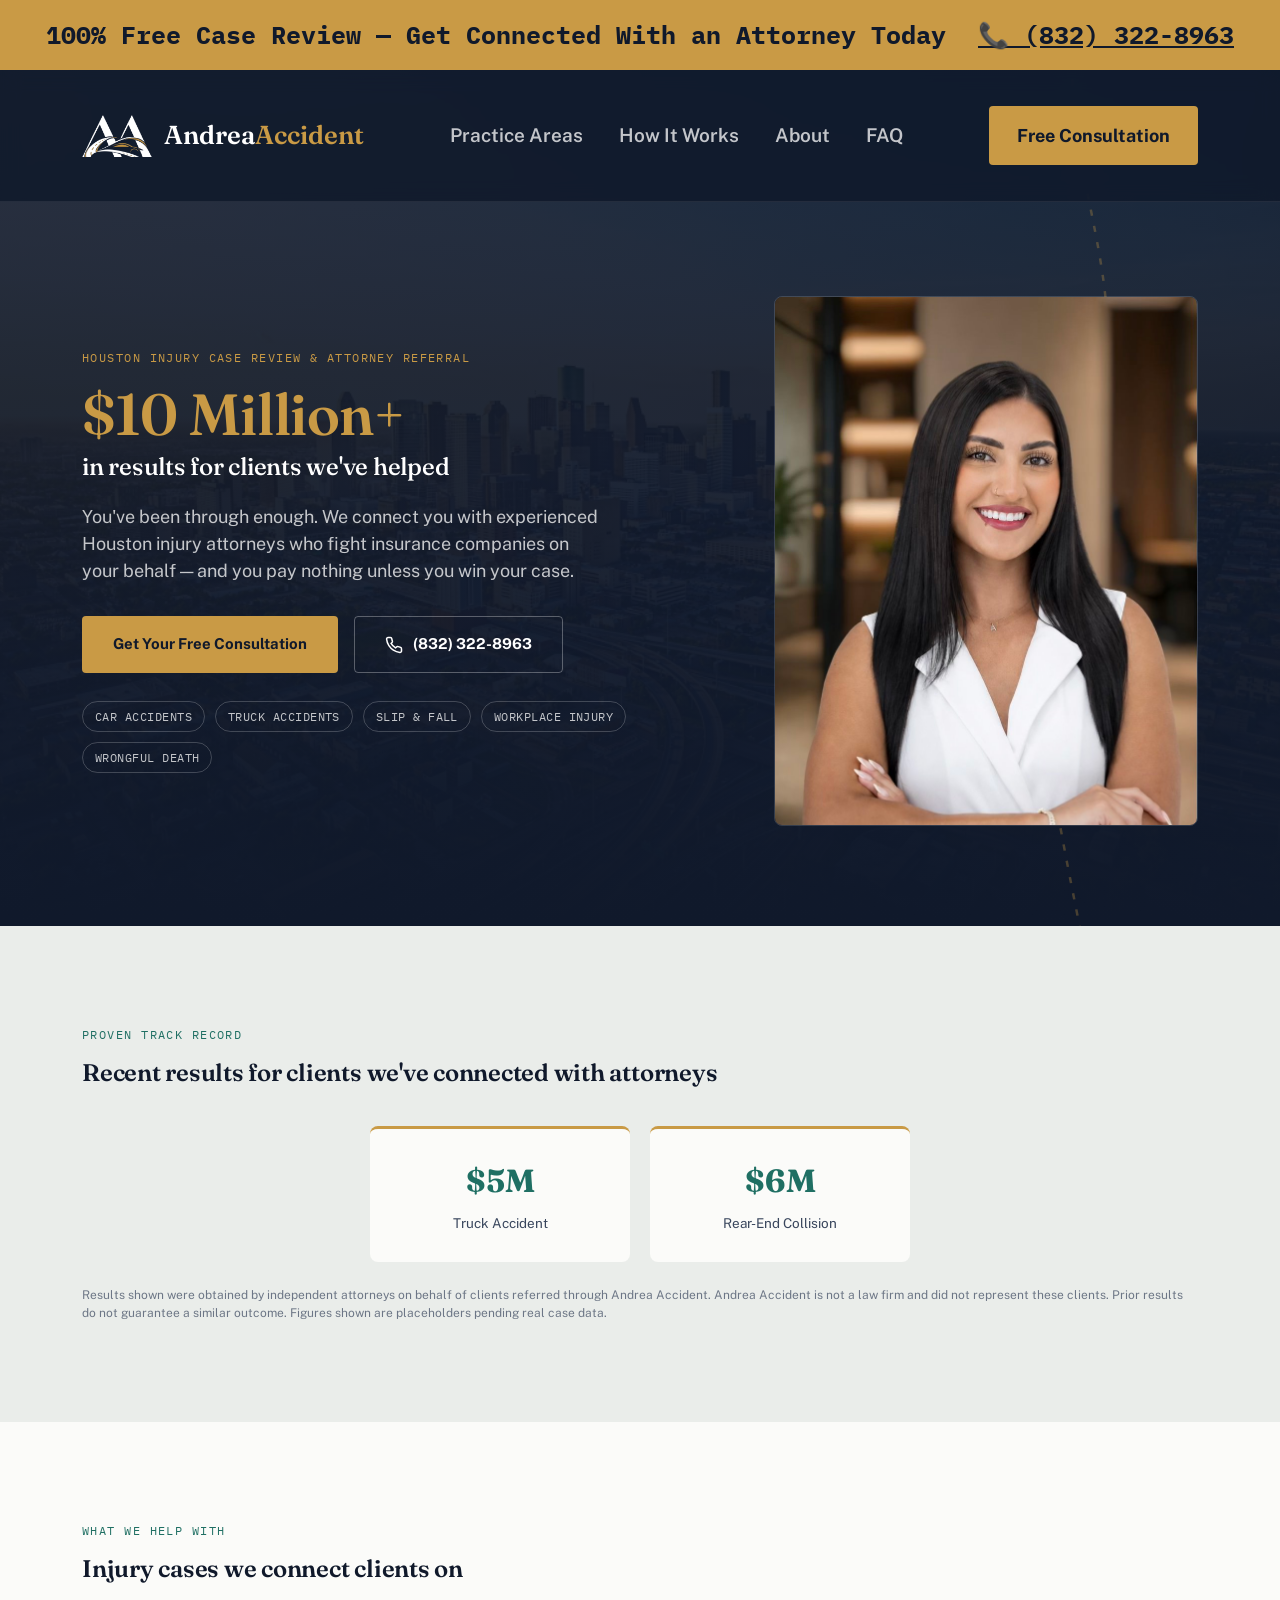
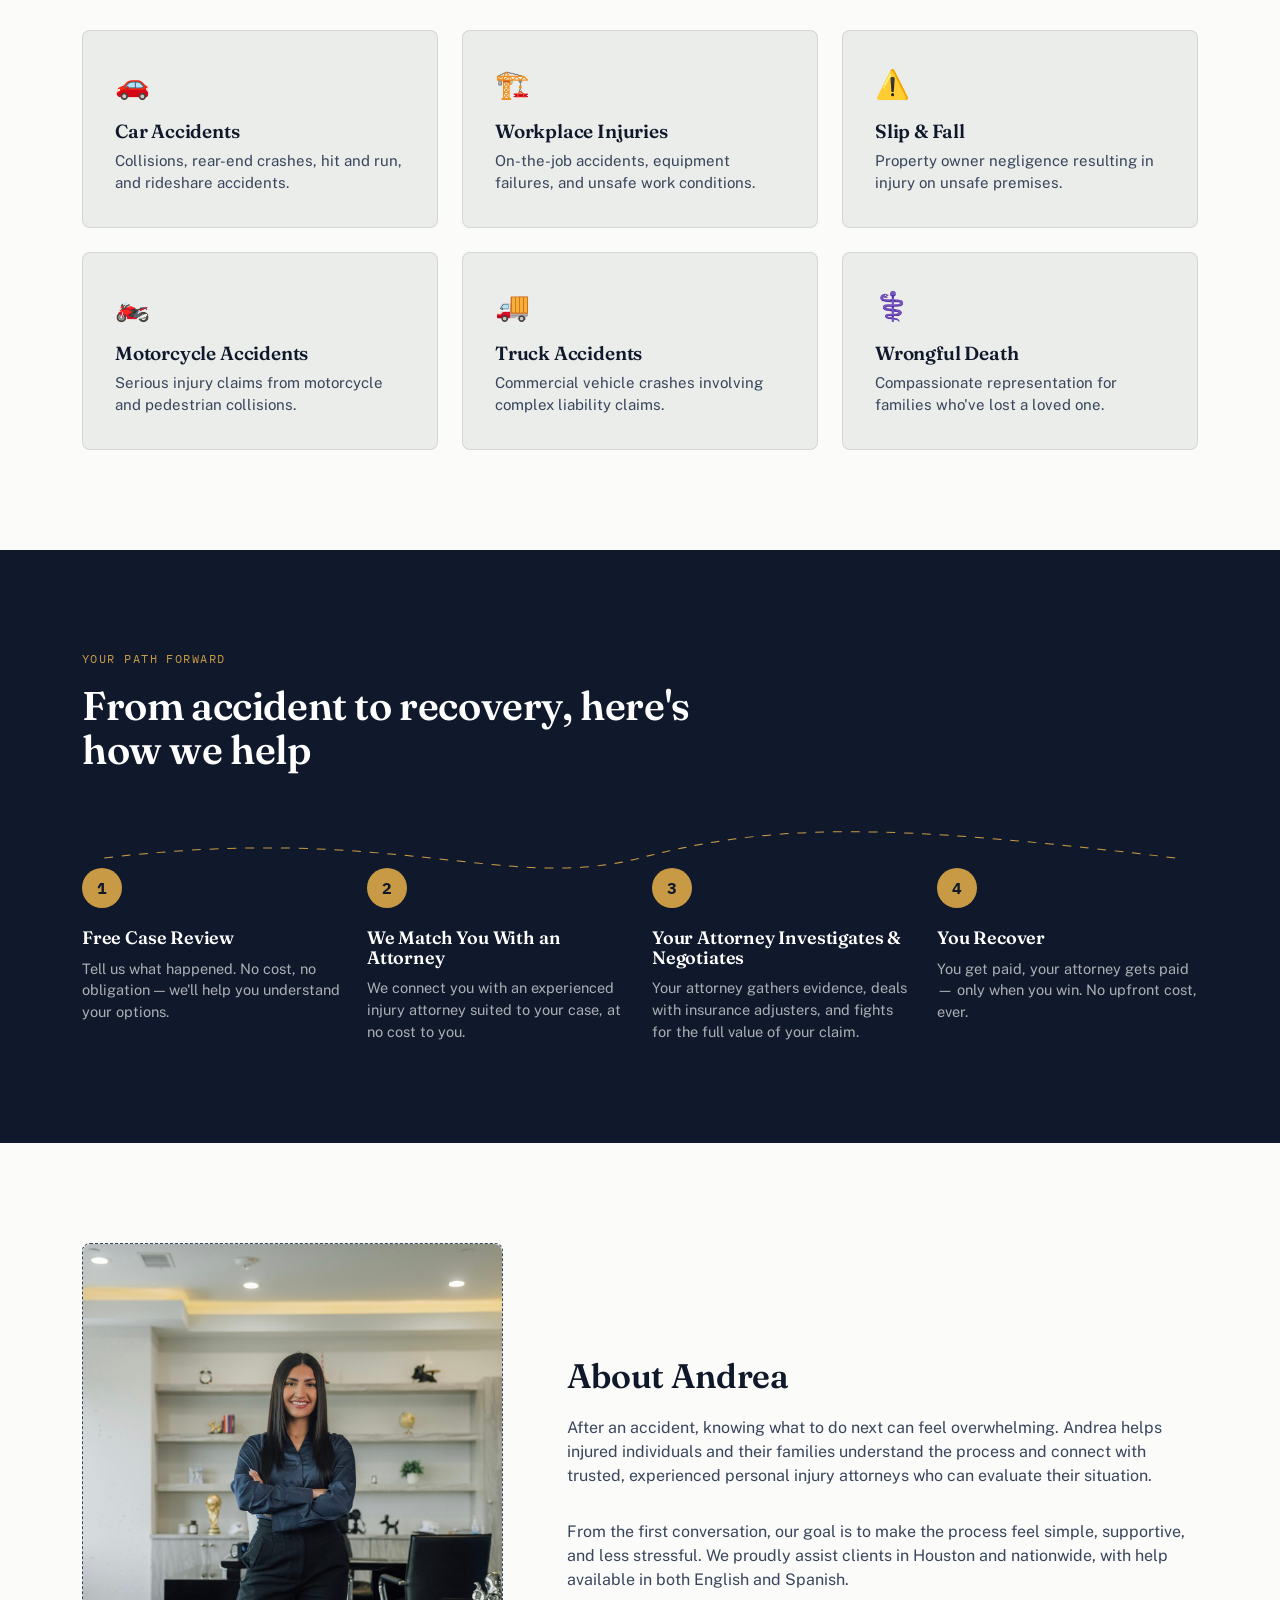
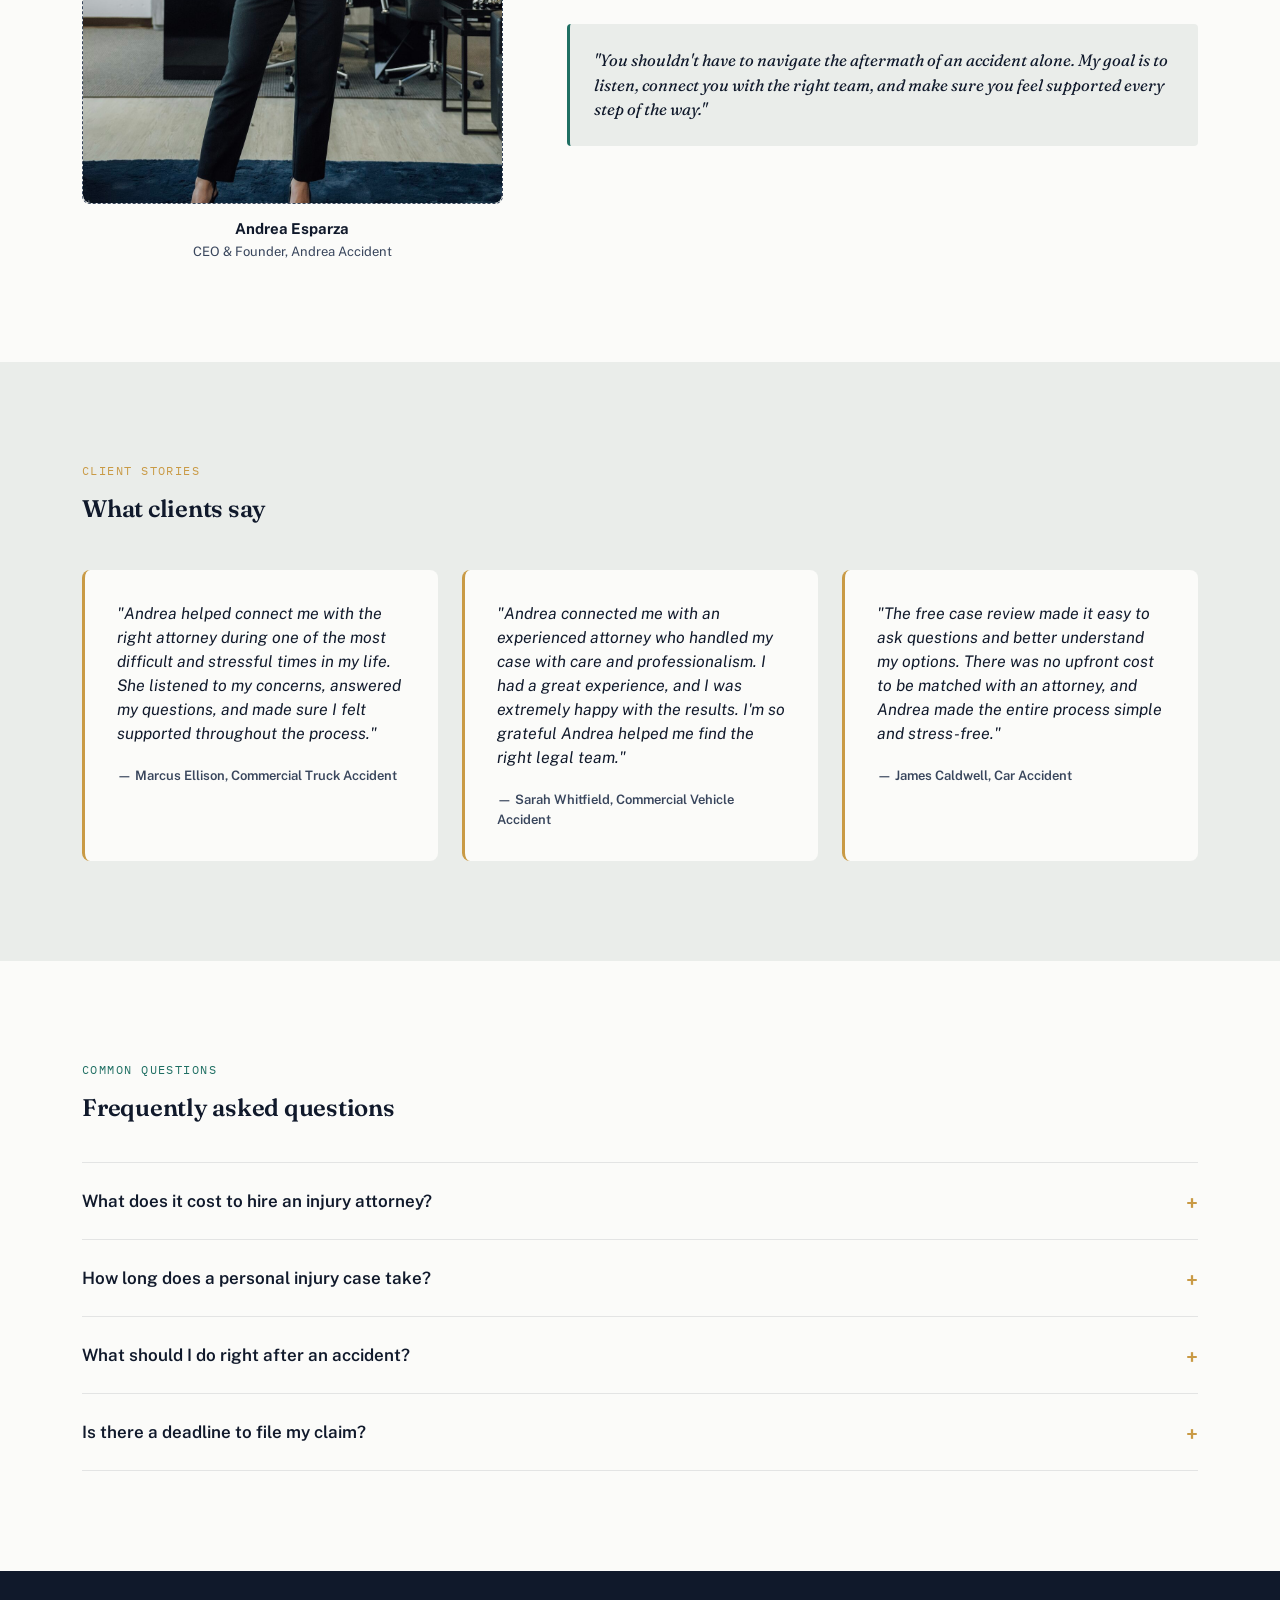
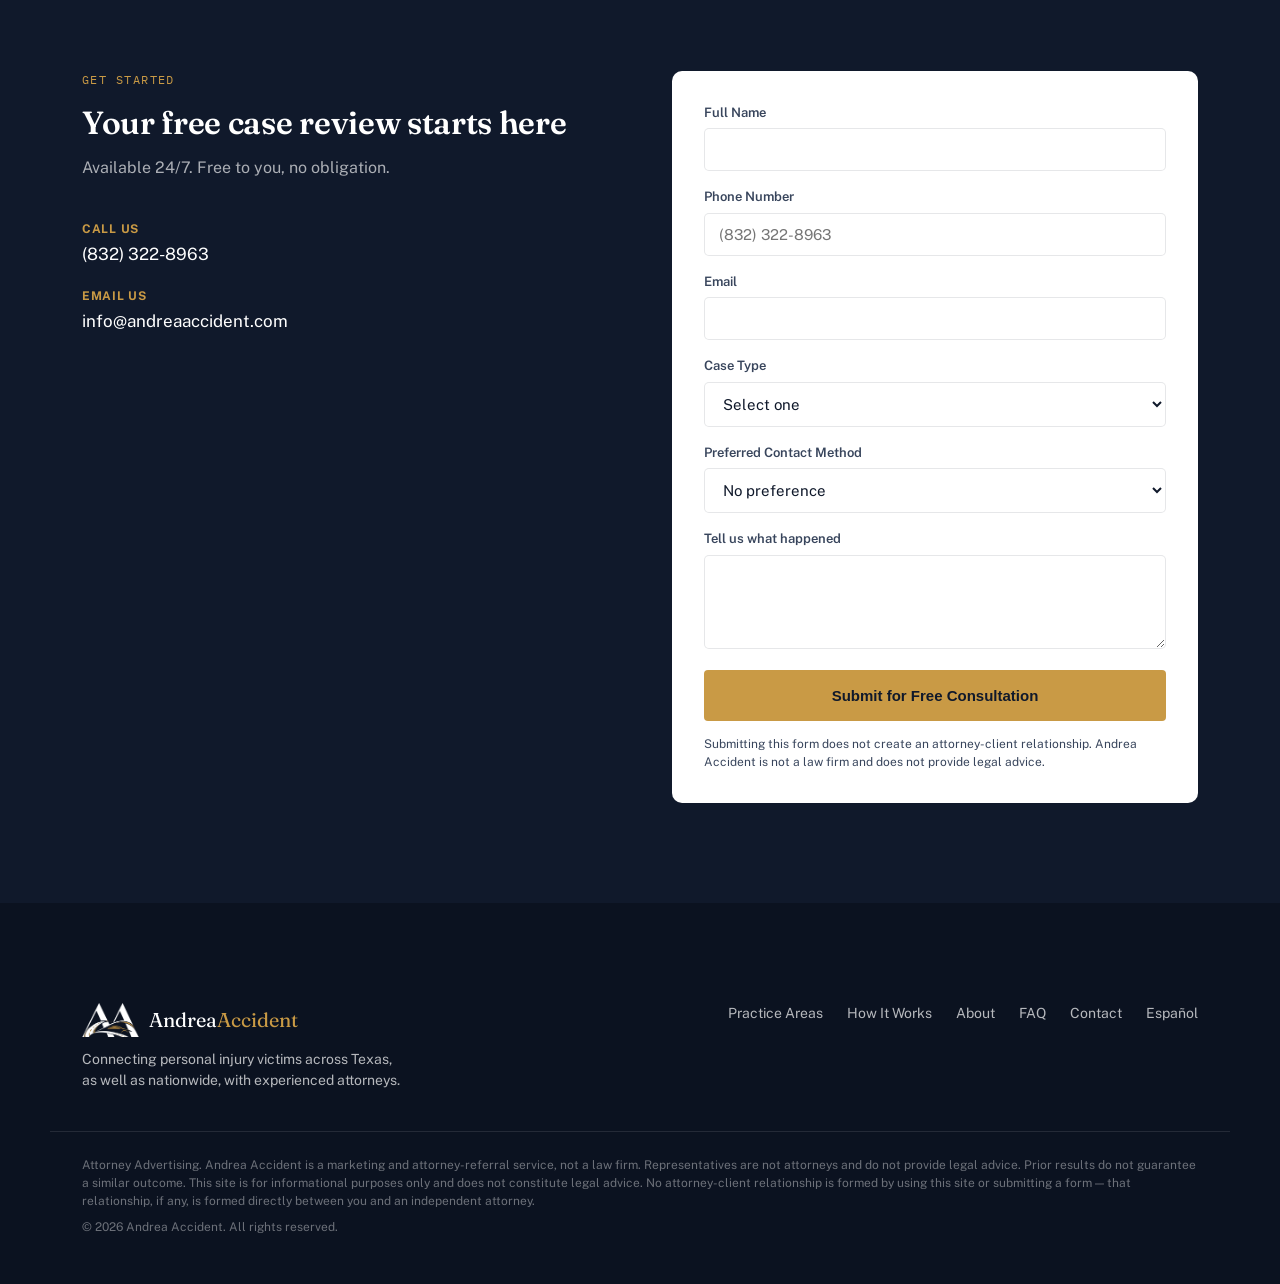
==== index.html @ acd2d76d "Add 10-digit phone validation" ====
<!DOCTYPE html>
<html lang="en">
<head>
<meta charset="UTF-8" />
<meta name="viewport" content="width=device-width, initial-scale=1.0" />
<title>Andrea Accident | Injury Case Review & Attorney Referral, Houston TX</title>
<meta name="description" content="Injured in an accident in Houston? Get a free case review and get connected with an experienced injury attorney. No cost to you, ever." />
<link rel="preconnect" href="https://fonts.googleapis.com">
<link rel="preconnect" href="https://fonts.gstatic.com" crossorigin>
<link href="https://fonts.googleapis.com/css2?family=Fraunces:opsz,wght@9..144,400;9..144,500;9..144,600;9..144,700&family=Public+Sans:wght@400;500;600;700;800&family=IBM+Plex+Mono:wght@500&display=swap" rel="stylesheet">
<link rel="stylesheet" href="styles.css" />
</head>
<body>

<!-- UTILITY BAR -->
<div class="utility-bar">
  <span>100% Free Case Review — Get Connected With an Attorney Today</span>
  <a href="tel:+18323228963">📞 (832) 322-8963</a>
</div>

<!-- NAV -->
<header class="nav" id="nav">
  <div class="nav-inner">
    <a href="#top" class="nav-logo">
      <img src="assets/logo-icon-white.png" class="logo-icon" alt="" />
      <span class="logo-text">Andrea<span class="logo-accent">Accident</span></span>
    </a>
    <nav class="nav-links">
      <a href="#practice-areas">Practice Areas</a>
      <a href="#journey">How It Works</a>
      <a href="#about">About</a>
      <a href="#faq">FAQ</a>
    </nav>
    <a href="#contact" class="nav-cta">Free Consultation</a>
  </div>
</header>

<!-- HERO -->
<section class="hero" id="top">
  <div class="hero-inner hero-inner-split">
    <div class="hero-copy">
      <p class="eyebrow">Houston Injury Case Review & Attorney Referral</p>
      <h1>$10 Million+<br><span class="hero-h1-sub">in results for clients we've helped</span></h1>
      <p class="hero-sub">You've been through enough. We connect you with experienced Houston injury attorneys who fight insurance companies on your behalf — and you pay nothing unless you win your case.</p>
      <div class="hero-actions">
        <a href="#contact" class="btn btn-primary">Get Your Free Consultation</a>
        <a href="tel:+18323228963" class="btn btn-ghost">
          <svg width="18" height="18" viewBox="0 0 24 24" fill="none" stroke="currentColor" stroke-width="2"><path d="M22 16.92v3a2 2 0 0 1-2.18 2 19.79 19.79 0 0 1-8.63-3.07 19.5 19.5 0 0 1-6-6 19.79 19.79 0 0 1-3.07-8.67A2 2 0 0 1 4.11 2h3a2 2 0 0 1 2 1.72c.127.96.361 1.903.7 2.81a2 2 0 0 1-.45 2.11L8.09 9.91a16 16 0 0 0 6 6l1.27-1.27a2 2 0 0 1 2.11-.45c.907.339 1.85.573 2.81.7A2 2 0 0 1 22 16.92z"/></svg>
          (832) 322-8963
        </a>
      </div>
      <div class="hero-tags">
        <span>Car Accidents</span><span>Truck Accidents</span><span>Slip & Fall</span><span>Workplace Injury</span><span>Wrongful Death</span>
      </div>
    </div>
    <div class="hero-photo">
      <div class="hero-photo-placeholder">
        <img src="assets/andrea-headshot.jpg" alt="Andrea Esparza, CEO and Founder of Andrea Accident" />
      </div>
    </div>
  </div>
  <div class="hero-line" aria-hidden="true">
    <svg viewBox="0 0 400 900" preserveAspectRatio="none">
      <path d="M 200 -50 C 150 150, 250 250, 200 450 S 150 650, 200 950" stroke="#C99A45" stroke-width="2" fill="none" stroke-dasharray="6 10"/>
    </svg>
  </div>
</section>

<!-- RECENT RESULTS -->
<section class="results">
  <div class="section-inner">
    <p class="eyebrow eyebrow-dark">Proven Track Record</p>
    <h2>Recent results for clients we've connected with attorneys</h2>
    <div class="results-grid">
      <div class="result-card">
        <div class="result-amount">$5M</div>
        <div class="result-type">Truck Accident</div>
      </div>
      <div class="result-card">
        <div class="result-amount">$6M</div>
        <div class="result-type">Rear-End Collision</div>
      </div>
    </div>
    <p class="results-disclaimer">Results shown were obtained by independent attorneys on behalf of clients referred through Andrea Accident. Andrea Accident is not a law firm and did not represent these clients. Prior results do not guarantee a similar outcome. Figures shown are placeholders pending real case data.</p>
  </div>
</section>

<!-- PRACTICE AREAS -->
<section class="practice-areas" id="practice-areas">
  <div class="section-inner">
    <p class="eyebrow eyebrow-dark">What We Help With</p>
    <h2>Injury cases we connect clients on</h2>
    <div class="cards-grid">
      <div class="card">
        <div class="card-icon">🚗</div>
        <h3>Car Accidents</h3>
        <p>Collisions, rear-end crashes, hit and run, and rideshare accidents.</p>
      </div>
      <div class="card">
        <div class="card-icon">🏗️</div>
        <h3>Workplace Injuries</h3>
        <p>On-the-job accidents, equipment failures, and unsafe work conditions.</p>
      </div>
      <div class="card">
        <div class="card-icon">⚠️</div>
        <h3>Slip & Fall</h3>
        <p>Property owner negligence resulting in injury on unsafe premises.</p>
      </div>
      <div class="card">
        <div class="card-icon">🏍️</div>
        <h3>Motorcycle Accidents</h3>
        <p>Serious injury claims from motorcycle and pedestrian collisions.</p>
      </div>
      <div class="card">
        <div class="card-icon">🚚</div>
        <h3>Truck Accidents</h3>
        <p>Commercial vehicle crashes involving complex liability claims.</p>
      </div>
      <div class="card">
        <div class="card-icon">⚕️</div>
        <h3>Wrongful Death</h3>
        <p>Compassionate representation for families who've lost a loved one.</p>
      </div>
    </div>
  </div>
</section>

<!-- CASE JOURNEY -->
<section class="journey" id="journey">
  <div class="section-inner">
    <p class="eyebrow">Your Path Forward</p>
    <h2 class="journey-title">From accident to recovery, here's how we help</h2>
    <div class="journey-track">
      <svg class="journey-svg" viewBox="0 0 1000 120" preserveAspectRatio="none" aria-hidden="true">
        <path d="M 20 60 C 280 -10, 380 130, 500 60 S 720 -10, 980 60" stroke="#C99A45" stroke-width="2" fill="none" stroke-dasharray="8 8"/>
      </svg>
      <div class="journey-steps">
        <div class="step">
          <div class="step-marker">1</div>
          <h3>Free Case Review</h3>
          <p>Tell us what happened. No cost, no obligation — we'll help you understand your options.</p>
        </div>
        <div class="step">
          <div class="step-marker">2</div>
          <h3>We Match You With an Attorney</h3>
          <p>We connect you with an experienced injury attorney suited to your case, at no cost to you.</p>
        </div>
        <div class="step">
          <div class="step-marker">3</div>
          <h3>Your Attorney Investigates & Negotiates</h3>
          <p>Your attorney gathers evidence, deals with insurance adjusters, and fights for the full value of your claim.</p>
        </div>
        <div class="step">
          <div class="step-marker">4</div>
          <h3>You Recover</h3>
          <p>You get paid, your attorney gets paid — only when you win. No upfront cost, ever.</p>
        </div>
      </div>
    </div>
  </div>
</section>

<!-- ABOUT -->
<section class="about" id="about">
  <div class="section-inner about-grid">
    <div class="about-photo">
      <div class="photo-placeholder">
        <img src="assets/team-photo-opt.jpg" alt="Andrea Accident team member" />
      </div>
      <p class="about-photo-caption"><strong>Andrea Esparza</strong>CEO & Founder, Andrea Accident</p>
    </div>
    <div class="about-content">
      <h2>About Andrea</h2>
      <p class="about-text">After an accident, knowing what to do next can feel overwhelming. Andrea helps injured individuals and their families understand the process and connect with trusted, experienced personal injury attorneys who can evaluate their situation.</p>
      <p class="about-text">From the first conversation, our goal is to make the process feel simple, supportive, and less stressful. We proudly assist clients in Houston and nationwide, with help available in both English and Spanish.</p>
      <blockquote class="attorney-quote">
        "You shouldn't have to navigate the aftermath of an accident alone. My goal is to listen, connect you with the right team, and make sure you feel supported every step of the way."
      </blockquote>
    </div>
  </div>
</section>

<!-- TESTIMONIALS -->
<section class="testimonials">
  <div class="section-inner">
    <p class="eyebrow">Client Stories</p>
    <h2>What clients say</h2>
    <div class="testimonial-grid">
      <div class="testimonial-card">
        <p>"Andrea helped connect me with the right attorney during one of the most difficult and stressful times in my life. She listened to my concerns, answered my questions, and made sure I felt supported throughout the process."</p>
        <div class="testimonial-author">— Marcus Ellison, Commercial Truck Accident</div>
      </div>
      <div class="testimonial-card">
        <p>"Andrea connected me with an experienced attorney who handled my case with care and professionalism. I had a great experience, and I was extremely happy with the results. I'm so grateful Andrea helped me find the right legal team."</p>
        <div class="testimonial-author">— Sarah Whitfield, Commercial Vehicle Accident</div>
      </div>
      <div class="testimonial-card">
        <p>"The free case review made it easy to ask questions and better understand my options. There was no upfront cost to be matched with an attorney, and Andrea made the entire process simple and stress-free."</p>
        <div class="testimonial-author">— James Caldwell, Car Accident</div>
      </div>
    </div>
  </div>
</section>

<!-- FAQ -->
<section class="faq" id="faq">
  <div class="section-inner">
    <p class="eyebrow eyebrow-dark">Common Questions</p>
    <h2>Frequently asked questions</h2>
    <div class="faq-list">
      <div class="faq-item">
        <button class="faq-question">
          What does it cost to hire an injury attorney?
          <span class="faq-toggle">+</span>
        </button>
        <div class="faq-answer"><p>Nothing upfront. Attorneys we connect you with typically work on contingency, meaning they only get paid a percentage of your settlement if they win your case. Our case review and matching service is always free to you.</p></div>
      </div>
      <div class="faq-item">
        <button class="faq-question">
          How long does a personal injury case take?
          <span class="faq-toggle">+</span>
        </button>
        <div class="faq-answer"><p>It depends on the complexity of the case. Once you're connected with an attorney, they'll walk you through a realistic timeline based on the specifics of your situation.</p></div>
      </div>
      <div class="faq-item">
        <button class="faq-question">
          What should I do right after an accident?
          <span class="faq-toggle">+</span>
        </button>
        <div class="faq-answer"><p>Seek medical attention first, document the scene if you're able, and avoid giving recorded statements to insurance companies before speaking with an attorney.</p></div>
      </div>
      <div class="faq-item">
        <button class="faq-question">
          Is there a deadline to file my claim?
          <span class="faq-toggle">+</span>
        </button>
        <div class="faq-answer"><p>Yes — Texas law sets deadlines for filing personal injury claims. The sooner you connect with an attorney, the more options you're likely to have. Don't wait to reach out for your free case review.</p></div>
      </div>
    </div>
  </div>
</section>

<!-- CONTACT -->
<section class="contact" id="contact">
  <div class="section-inner contact-grid">
    <div class="contact-info">
      <p class="eyebrow">Get Started</p>
      <h2>Your free case review starts here</h2>
      <p class="contact-sub">Available 24/7. Free to you, no obligation.</p>
      <div class="contact-detail">
        <strong>Call us</strong>
        <a href="tel:+18323228963">(832) 322-8963</a>
      </div>
      <div class="contact-detail">
        <strong>Email us</strong>
        <a href="mailto:info@andreaaccident.com">info@andreaaccident.com</a>
      </div>
    </div>
    <form class="contact-form" id="contact-form" action="https://formspree.io/f/xbgrnzov" method="POST">
      <input type="hidden" name="_subject" value="New Case Review — Andrea Accident (English site)" />
      <input type="hidden" name="site" value="andreaaccident.com" />
      <label>Full Name<input type="text" name="name" required /></label>
      <label>Phone Number<input type="tel" name="phone" required pattern="^\(?\d{3}\)?[-.\s]?\d{3}[-.\s]?\d{4}$" title="Please enter a valid 10-digit phone number" placeholder="(832) 322-8963" /></label>
      <label>Email<input type="email" name="email" required /></label>
      <label>Case Type
        <select name="case_type" required>
          <option value="">Select one</option>
          <option>Car Accident</option>
          <option>Truck Accident</option>
          <option>Motorcycle Accident</option>
          <option>Slip & Fall</option>
          <option>Workplace Injury</option>
          <option>Wrongful Death</option>
          <option>Other</option>
        </select>
      </label>
      <label>Preferred Contact Method
        <select name="contact_method">
          <option value="">No preference</option>
          <option>Call</option>
          <option>Text</option>
          <option>Email</option>
        </select>
      </label>
      <label>Tell us what happened<textarea name="message" rows="4" required></textarea></label>
      <button type="submit" class="btn btn-primary btn-full">Submit for Free Consultation</button>
      <p class="form-disclaimer">Submitting this form does not create an attorney-client relationship. Andrea Accident is not a law firm and does not provide legal advice.</p>
    </form>
  </div>
</section>

<!-- FOOTER -->
<footer class="footer">
  <div class="section-inner footer-grid">
    <div>
      <div class="footer-logo">
        <img src="assets/logo-icon-white.png" class="logo-icon" alt="" />
        <span class="logo-text">Andrea<span class="logo-accent">Accident</span></span>
      </div>
      <p>Connecting personal injury victims across Texas, as well as nationwide, with experienced attorneys.</p>
    </div>
    <div class="footer-links">
      <a href="#practice-areas">Practice Areas</a>
      <a href="#journey">How It Works</a>
      <a href="#about">About</a>
      <a href="#faq">FAQ</a>
      <a href="#contact">Contact</a>
      <a href="https://andreaaccidente.com">Español</a>
    </div>
  </div>
  <div class="footer-legal">
    <p>Attorney Advertising. Andrea Accident is a marketing and attorney-referral service, not a law firm. Representatives are not attorneys and do not provide legal advice. Prior results do not guarantee a similar outcome. This site is for informational purposes only and does not constitute legal advice. No attorney-client relationship is formed by using this site or submitting a form — that relationship, if any, is formed directly between you and an independent attorney.</p>
    <p>&copy; <span id="year"></span> Andrea Accident. All rights reserved.</p>
  </div>
</footer>

<script src="script.js"></script>
</body>
</html>
---- styles.css ----
/* ===== TOKENS ===== */
:root {
  --ink: #10192B;
  --ink-soft: #38455C;
  --fog: #EAEDEA;
  --fog-deep: #DDE2DD;
  --paper: #FBFBF9;
  --amber: #C99A45;
  --amber-deep: #A87E32;
  --teal: #1F6F63;
  --teal-deep: #164F46;
  --line: rgba(16, 25, 43, 0.1);

  --display: 'Fraunces', serif;
  --body: 'Public Sans', sans-serif;
  --mono: 'IBM Plex Mono', monospace;

  --max: 1180px;
}

* { box-sizing: border-box; margin: 0; padding: 0; }
html { scroll-behavior: smooth; }
body {
  font-family: var(--body);
  color: var(--ink);
  background: var(--paper);
  line-height: 1.5;
  -webkit-font-smoothing: antialiased;
}
img { max-width: 100%; display: block; }
a { color: inherit; text-decoration: none; }
h1, h2, h3 { font-family: var(--display); font-weight: 600; line-height: 1.1; letter-spacing: -0.01em; }
.section-inner { max-width: var(--max); margin: 0 auto; padding: 100px 32px; }

.eyebrow {
  font-family: var(--mono);
  font-size: 12px;
  letter-spacing: 0.12em;
  text-transform: uppercase;
  color: var(--amber);
  margin-bottom: 16px;
  display: block;
}
.eyebrow-dark { color: var(--teal); }

.btn {
  display: inline-flex;
  align-items: center;
  gap: 10px;
  padding: 16px 30px;
  border-radius: 4px;
  font-weight: 700;
  font-size: 15px;
  border: 1px solid transparent;
  cursor: pointer;
  transition: transform 0.15s ease, box-shadow 0.15s ease, background 0.15s ease;
}
.btn-primary {
  background: var(--amber);
  color: var(--ink);
}
.btn-primary:hover { background: var(--amber-deep); transform: translateY(-1px); box-shadow: 0 8px 20px rgba(201,154,69,0.35); }
.btn-ghost {
  border-color: rgba(255,255,255,0.3);
  color: #fff;
}
.btn-ghost:hover { border-color: #fff; background: rgba(255,255,255,0.08); }
.btn-full { width: 100%; justify-content: center; }

/* ===== UTILITY BAR ===== */
.utility-bar {
  position: fixed;
  top: 0; left: 0; right: 0;
  z-index: 101;
  background: var(--amber);
  color: var(--ink);
  font-family: var(--mono);
  font-size: 25px;
  font-weight: 700;
  display: flex;
  align-items: center;
  justify-content: center;
  gap: 32px;
  padding: 16px 40px;
  flex-wrap: wrap;
  text-align: center;
}
.utility-bar a { text-decoration: underline; }

/* ===== NAV ===== */
.nav {
  position: fixed;
  top: var(--utility-h, 66px); left: 0; right: 0;
  z-index: 100;
  background: rgba(16, 25, 43, 0.85);
  backdrop-filter: blur(10px);
  border-bottom: 1px solid rgba(255,255,255,0.08);
}
.nav-inner {
  max-width: var(--max);
  margin: 0 auto;
  padding: 36px 32px;
  display: flex;
  align-items: center;
  justify-content: space-between;
}
.nav-logo {
  display: flex;
  align-items: center;
  gap: 12px;
}
.nav-logo .logo-icon {
  height: 42px;
  width: auto;
  display: block;
}
.nav-logo .logo-text {
  font-family: var(--display);
  font-size: 26px;
  font-weight: 600;
  color: #fff;
  white-space: nowrap;
}
.nav-logo .logo-text .logo-accent { color: var(--amber); }
.nav-links { display: flex; gap: 36px; }
.nav-links a { color: rgba(255,255,255,0.75); font-size: 19px; font-weight: 600; transition: color 0.15s; }
.nav-links a:hover { color: #fff; }
.nav-cta {
  background: var(--amber);
  color: var(--ink);
  padding: 16px 28px;
  border-radius: 4px;
  font-size: 18px;
  font-weight: 700;
}
.nav-cta:hover { background: var(--amber-deep); }

/* ===== HERO ===== */
.hero {
  position: relative;
  background:
    linear-gradient(180deg, rgba(16,25,43,0.88) 0%, rgba(16,25,43,0.94) 55%, #10192B 100%),
    url('assets/houston-skyline.webp');
  background-size: cover;
  background-position: center 65%;
  color: #fff;
  padding-top: 34px;
  overflow: hidden;
}
.hero-inner {
  max-width: var(--max);
  margin: 0 auto;
  padding: calc(var(--utility-h, 66px) + var(--nav-h, 116px) + 60px) 32px 100px;
  position: relative;
  z-index: 2;
}
.hero-inner-split {
  display: grid;
  grid-template-columns: 1.2fr 0.8fr;
  gap: 56px;
  align-items: center;
  max-width: var(--max);
}
.hero h1 {
  font-size: clamp(36px, 5vw, 58px);
  margin-bottom: 24px;
  color: var(--amber);
}
.hero-h1-sub {
  display: block;
  font-size: 0.42em;
  color: #fff;
  font-weight: 500;
  margin-top: 6px;
  letter-spacing: -0.01em;
}
.hero-sub {
  font-size: 18px;
  color: rgba(255,255,255,0.75);
  max-width: 520px;
  margin-bottom: 32px;
}
.hero-actions { display: flex; gap: 16px; flex-wrap: wrap; margin-bottom: 28px; }
.hero-tags { display: flex; gap: 10px; flex-wrap: wrap; }
.hero-tags span {
  font-family: var(--mono);
  font-size: 11.5px;
  text-transform: uppercase;
  letter-spacing: 0.04em;
  padding: 6px 12px;
  border: 1px solid rgba(255,255,255,0.2);
  border-radius: 20px;
  color: rgba(255,255,255,0.75);
}
.hero-photo-placeholder {
  aspect-ratio: 4/5;
  border-radius: 8px;
  overflow: hidden;
  border: 1px solid rgba(255,255,255,0.15);
}
.hero-photo-placeholder img {
  width: 100%;
  height: 100%;
  object-fit: cover;
  object-position: top center;
  display: block;
}

/* ===== RESULTS ===== */
.results { background: var(--fog); }
.results-grid {
  display: grid;
  grid-template-columns: repeat(auto-fit, minmax(220px, 260px));
  justify-content: center;
  gap: 20px;
  margin-top: 40px;
}
.result-card {
  background: var(--paper);
  border-radius: 8px;
  padding: 28px 22px;
  text-align: center;
  border-top: 3px solid var(--amber);
}
.result-amount {
  font-family: var(--display);
  font-size: 32px;
  font-weight: 700;
  color: var(--teal);
  margin-bottom: 8px;
}
.result-type { font-size: 13.5px; color: var(--ink-soft); }
.results-disclaimer { font-size: 12px; color: var(--ink-soft); margin-top: 24px; opacity: 0.7; }

/* ===== ATTORNEY QUOTE ===== */
.attorney-quote {
  margin-top: 32px;
  padding: 24px;
  background: var(--fog);
  border-left: 3px solid var(--teal);
  border-radius: 4px;
  font-family: var(--display);
  font-style: italic;
  font-size: 16.5px;
  color: var(--ink);
}

.hero-line {
  position: absolute;
  right: -60px;
  top: 0;
  bottom: 0;
  width: 500px;
  z-index: 1;
  opacity: 0.3;
}
.hero-line svg { width: 100%; height: 100%; }

/* ===== PRACTICE AREAS ===== */
.cards-grid {
  display: grid;
  grid-template-columns: repeat(3, 1fr);
  gap: 24px;
  margin-top: 48px;
}
.card {
  background: var(--fog);
  border: 1px solid var(--line);
  border-radius: 8px;
  padding: 32px;
  transition: transform 0.2s ease, box-shadow 0.2s ease;
}
.card:hover { transform: translateY(-4px); box-shadow: 0 12px 30px rgba(16,25,43,0.08); }
.card-icon { font-size: 28px; margin-bottom: 16px; }
.card h3 { font-size: 19px; margin-bottom: 8px; }
.card p { color: var(--ink-soft); font-size: 15px; }

/* ===== JOURNEY ===== */
.journey { background: var(--ink); color: #fff; }
.journey .eyebrow { color: var(--amber); }
.journey-title {
  font-size: clamp(28px, 3.5vw, 40px);
  max-width: 640px;
  margin-bottom: 56px;
}
.journey-track { position: relative; }
.journey-svg { width: 100%; height: 60px; margin-bottom: -20px; display: block; }
.journey-steps {
  display: grid;
  grid-template-columns: repeat(4, 1fr);
  gap: 24px;
}
.step-marker {
  width: 40px; height: 40px;
  border-radius: 50%;
  background: var(--amber);
  color: var(--ink);
  display: flex; align-items: center; justify-content: center;
  font-family: var(--mono);
  font-weight: 700;
  margin-bottom: 20px;
}
.step h3 { font-size: 18px; margin-bottom: 10px; }
.step p { color: rgba(255,255,255,0.65); font-size: 14.5px; }

/* ===== ABOUT ===== */
.about-grid {
  display: grid;
  grid-template-columns: 0.8fr 1.2fr;
  gap: 64px;
  align-items: center;
}
.photo-placeholder {
  aspect-ratio: 3/4;
  background: var(--fog);
  border: 1px dashed var(--ink-soft);
  border-radius: 8px;
  display: flex; align-items: center; justify-content: center;
  color: var(--ink-soft);
  font-family: var(--mono);
  font-size: 13px;
  overflow: hidden;
}
.photo-placeholder img {
  width: 100%;
  height: 100%;
  object-fit: cover;
  object-position: top center;
  border-radius: 8px;
}
.about-photo-caption {
  margin-top: 14px;
  text-align: center;
  font-size: 13px;
  color: var(--ink-soft);
}
.about-photo-caption strong { color: var(--ink); display: block; font-size: 15px; margin-bottom: 2px; }
.about-content h2 { font-size: 34px; margin-bottom: 20px; }
.about-text { color: var(--ink-soft); font-size: 16px; margin-bottom: 32px; }
.about-stats { display: flex; gap: 40px; }
.about-stats strong { font-family: var(--display); font-size: 28px; display: block; color: var(--teal); }
.about-stats span { font-size: 13px; color: var(--ink-soft); text-transform: uppercase; letter-spacing: 0.04em; }

/* ===== TESTIMONIALS ===== */
.testimonials { background: var(--fog); }
.testimonial-grid {
  display: grid;
  grid-template-columns: repeat(3, 1fr);
  gap: 24px;
  margin-top: 48px;
}
.testimonial-card {
  background: var(--paper);
  border-radius: 8px;
  padding: 32px;
  border-left: 3px solid var(--amber);
}
.testimonial-card p { font-style: italic; margin-bottom: 20px; color: var(--ink); }
.testimonial-author { font-size: 13px; color: var(--ink-soft); font-weight: 600; }

/* ===== FAQ ===== */
.faq-list { margin-top: 40px; border-top: 1px solid var(--line); }
.faq-item { border-bottom: 1px solid var(--line); }
.faq-question {
  width: 100%;
  background: none;
  border: none;
  text-align: left;
  padding: 22px 0;
  font-family: var(--body);
  font-size: 17px;
  font-weight: 600;
  color: var(--ink);
  display: flex;
  justify-content: space-between;
  align-items: center;
  cursor: pointer;
}
.faq-toggle { font-family: var(--mono); color: var(--amber); font-size: 20px; transition: transform 0.2s ease; }
.faq-item.open .faq-toggle { transform: rotate(45deg); }
.faq-answer {
  max-height: 0;
  overflow: hidden;
  transition: max-height 0.25s ease;
}
.faq-item.open .faq-answer { max-height: 200px; }
.faq-answer p { padding-bottom: 22px; color: var(--ink-soft); max-width: 640px; }

/* ===== CONTACT ===== */
.contact { background: var(--ink); color: #fff; }
.contact-grid {
  display: grid;
  grid-template-columns: 1fr 1fr;
  gap: 64px;
}
.contact h2 { font-size: 32px; margin: 8px 0 16px; }
.contact-sub { color: rgba(255,255,255,0.65); margin-bottom: 40px; }
.contact-detail { margin-bottom: 20px; }
.contact-detail strong { display: block; font-size: 12px; text-transform: uppercase; letter-spacing: 0.06em; color: var(--amber); margin-bottom: 4px; }
.contact-detail a, .contact-detail span { font-size: 17px; }

.contact-form { background: #fff; border-radius: 10px; padding: 32px; }
.contact-form label {
  display: block;
  font-size: 13px;
  font-weight: 600;
  color: var(--ink-soft);
  margin-bottom: 16px;
}
.contact-form input, .contact-form textarea, .contact-form select {
  width: 100%;
  margin-top: 6px;
  padding: 12px 14px;
  border: 1px solid var(--line);
  border-radius: 5px;
  font-family: var(--body);
  font-size: 15px;
  color: var(--ink);
  resize: vertical;
  background: #fff;
}
.contact-form input:focus, .contact-form textarea:focus, .contact-form select:focus {
  outline: 2px solid var(--teal);
  outline-offset: 1px;
}
.form-disclaimer { font-size: 12px; color: var(--ink-soft); margin-top: 14px; font-weight: 400; }
.form-success {
  text-align: center;
  padding: 24px 0;
  font-family: var(--display);
  font-size: 18px;
  color: var(--ink);
  line-height: 1.5;
}

/* ===== FOOTER ===== */
.footer { background: #0B1220; color: rgba(255,255,255,0.7); }
.footer-grid {
  display: flex;
  justify-content: space-between;
  flex-wrap: wrap;
  gap: 32px;
  padding-bottom: 40px;
}
.footer-logo {
  display: flex;
  align-items: center;
  gap: 10px;
  margin-bottom: 12px;
}
.footer-logo .logo-icon {
  height: 34px;
  width: auto;
  display: block;
}
.footer-logo .logo-text {
  font-family: var(--display);
  font-size: 20px;
  color: #fff;
}
.footer-logo .logo-text .logo-accent { color: var(--amber); }
.footer-grid p { max-width: 320px; font-size: 14px; }
.footer-links { display: flex; gap: 24px; flex-wrap: wrap; align-self: flex-start; }
.footer-links a { font-size: 14px; }
.footer-links a:hover { color: #fff; }
.footer-legal {
  border-top: 1px solid rgba(255,255,255,0.1);
  max-width: var(--max);
  margin: 0 auto;
  padding: 24px 32px 40px;
  font-size: 12px;
  color: rgba(255,255,255,0.4);
}
.footer-legal p { margin-bottom: 8px; }

/* ===== RESPONSIVE ===== */
@media (max-width: 900px) {
  .nav-links { display: none; }
  .cards-grid { grid-template-columns: 1fr 1fr; }
  .journey-steps { grid-template-columns: 1fr 1fr; }
  .about-grid { grid-template-columns: 1fr; }
  .testimonial-grid { grid-template-columns: 1fr; }
  .contact-grid { grid-template-columns: 1fr; }
  .hero-line { display: none; }
  .hero-inner-split { grid-template-columns: 1fr; }
  .hero-photo-placeholder { max-width: 320px; }
  .results-grid { grid-template-columns: 1fr 1fr; }
}
@media (max-width: 560px) {
  .cards-grid { grid-template-columns: 1fr; }
  .journey-steps { grid-template-columns: 1fr; }
  .section-inner { padding: 64px 20px; }
  .hero-inner { padding-left: 20px; padding-right: 20px; padding-bottom: 60px; }
  .hero-actions { flex-direction: column; align-items: stretch; }
  .hero-trust { gap: 24px; }
  .utility-bar { font-size: 15px; padding: 12px 16px; gap: 16px; }
  .nav-inner { padding: 20px 20px; }
  .nav-logo .logo-icon { height: 32px; }
  .nav-logo .logo-text { font-size: 20px; }
  .nav-cta { font-size: 14px; padding: 12px 18px; }
  .results-grid { grid-template-columns: 1fr; }
}

@media (prefers-reduced-motion: reduce) {
  html { scroll-behavior: auto; }
  * { transition: none !important; }
}
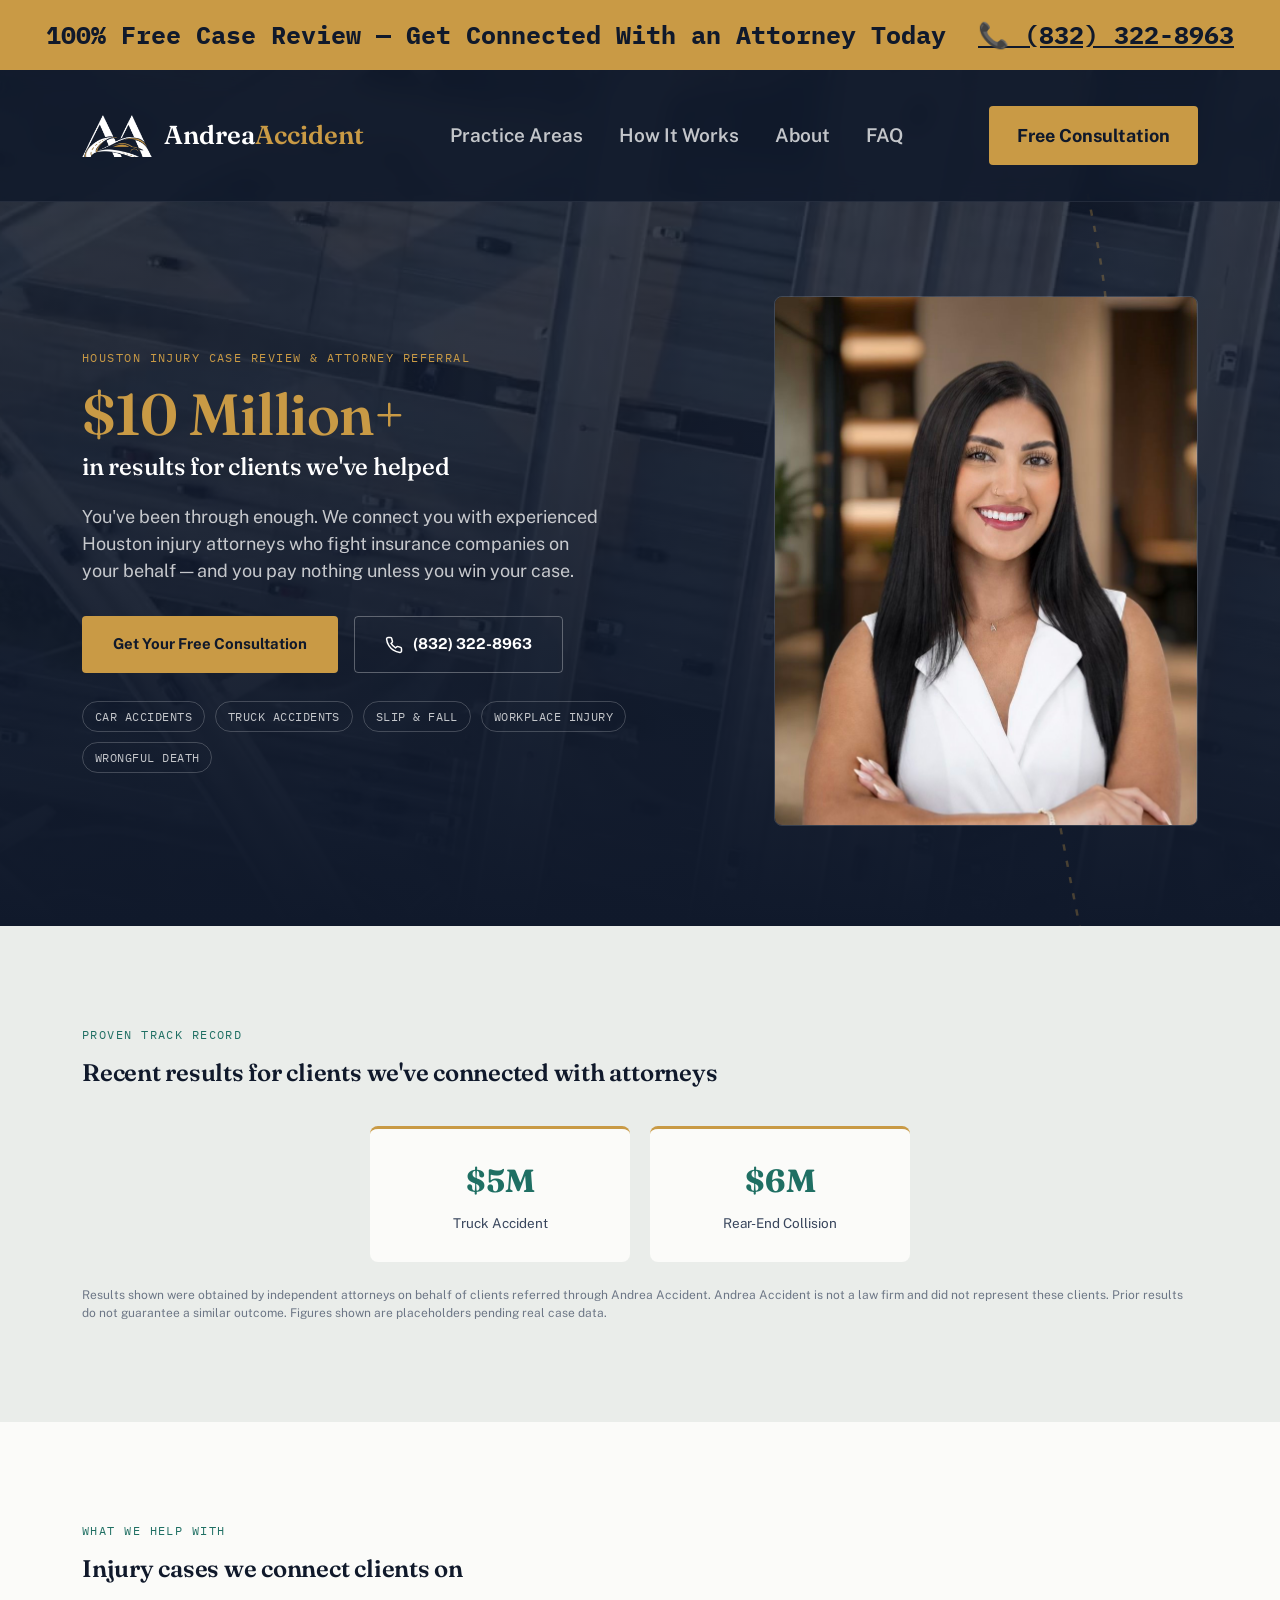
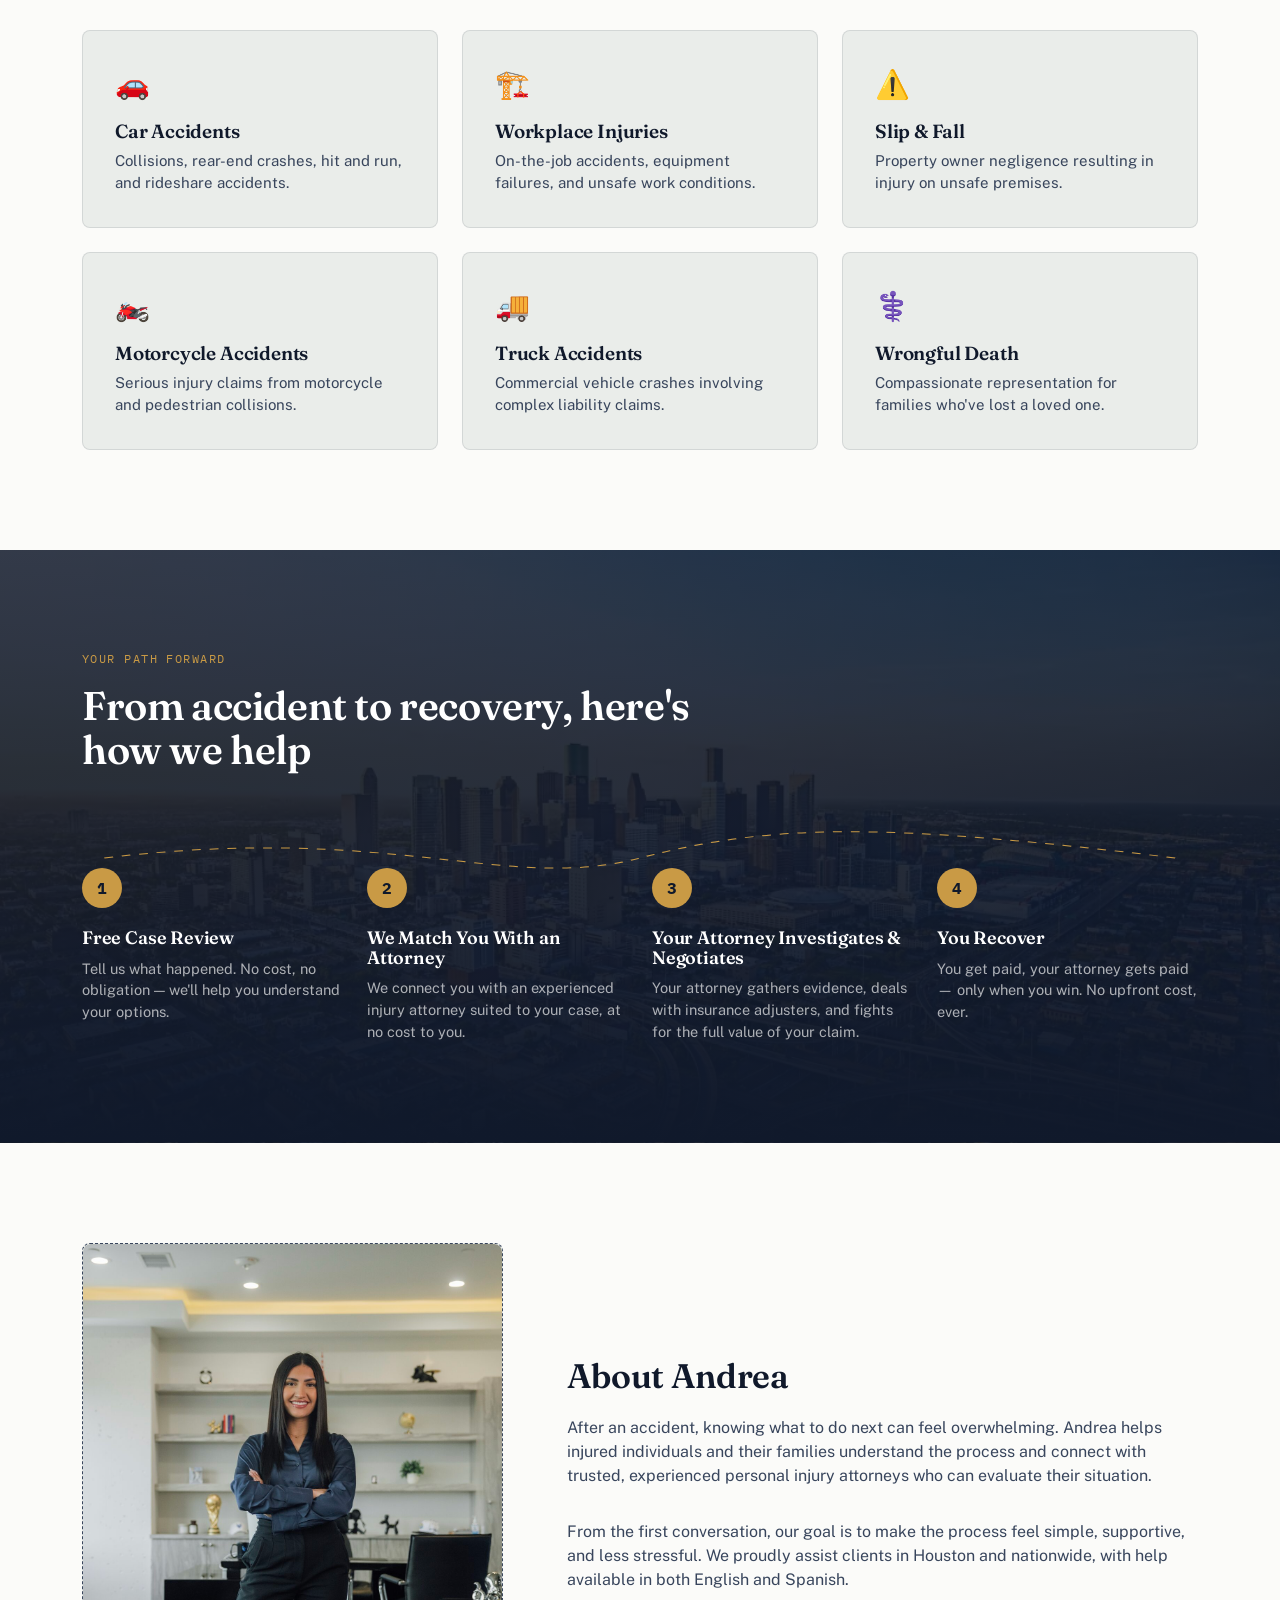
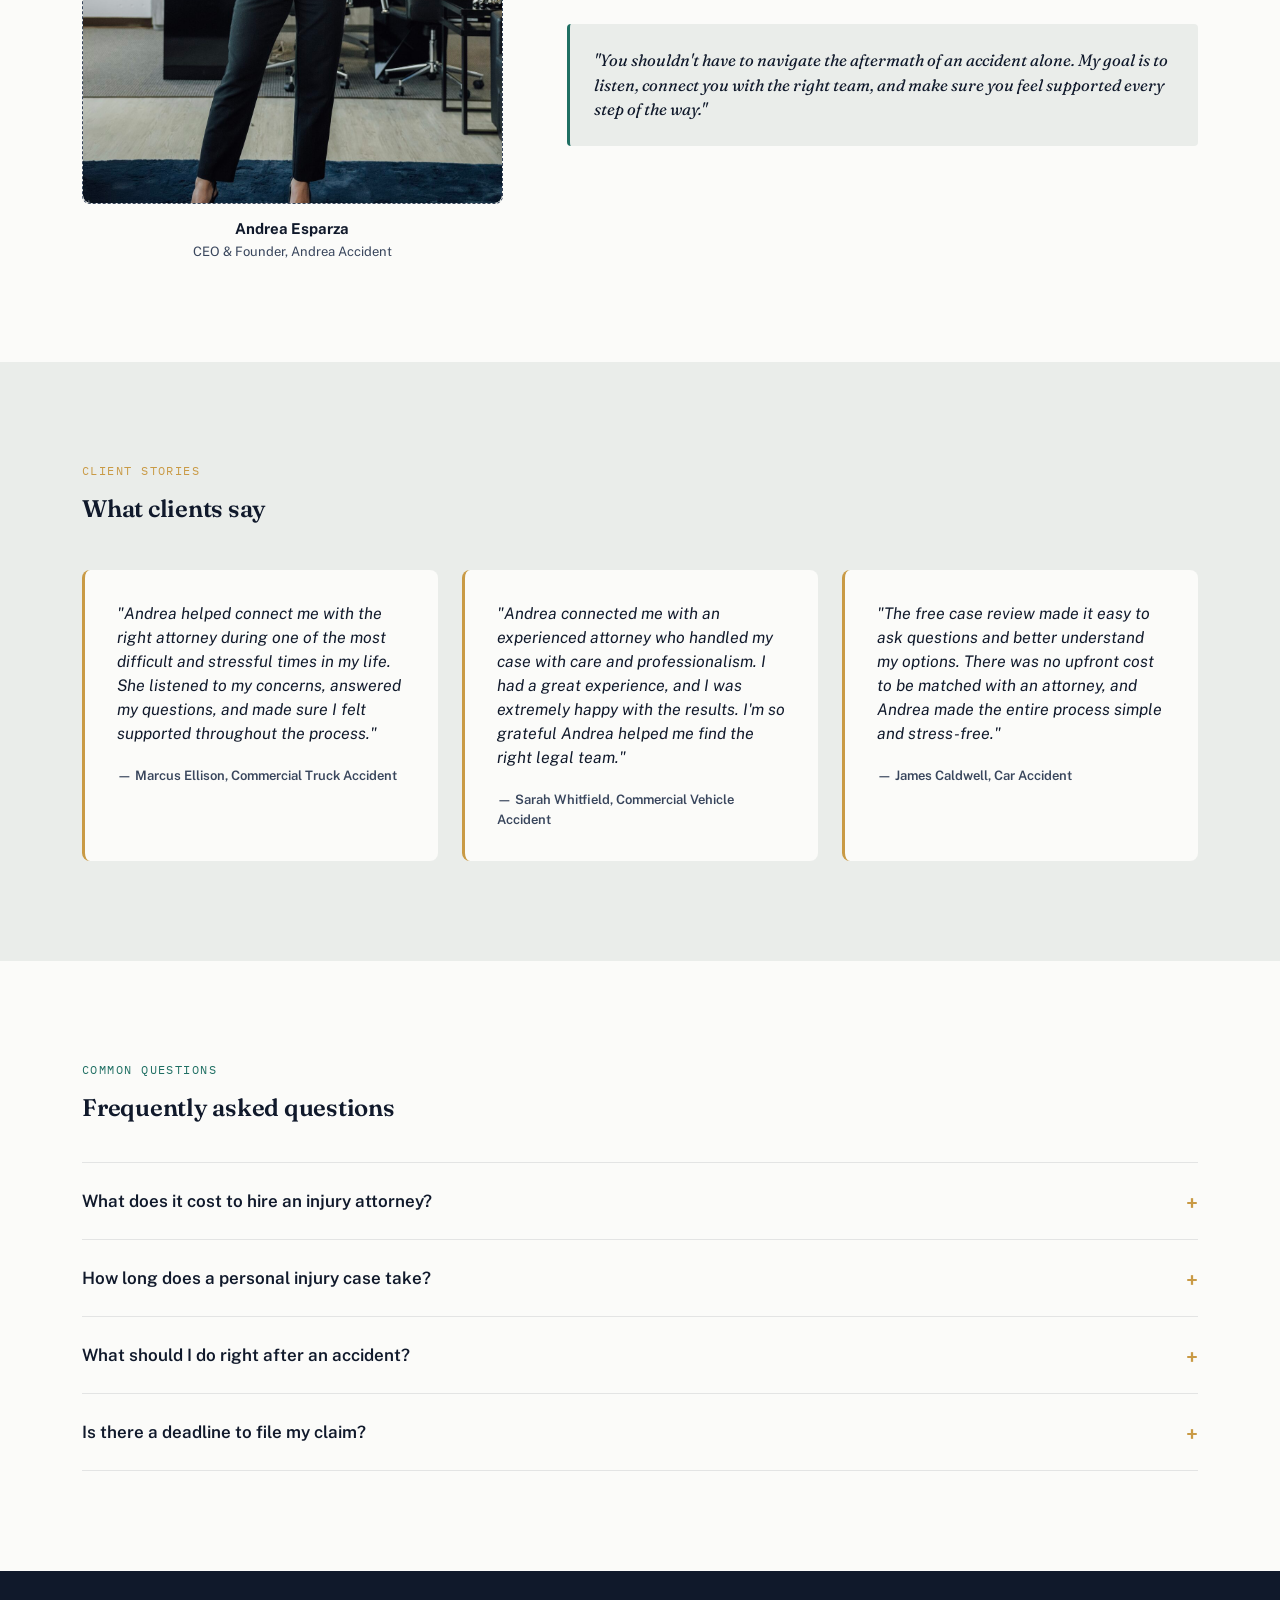
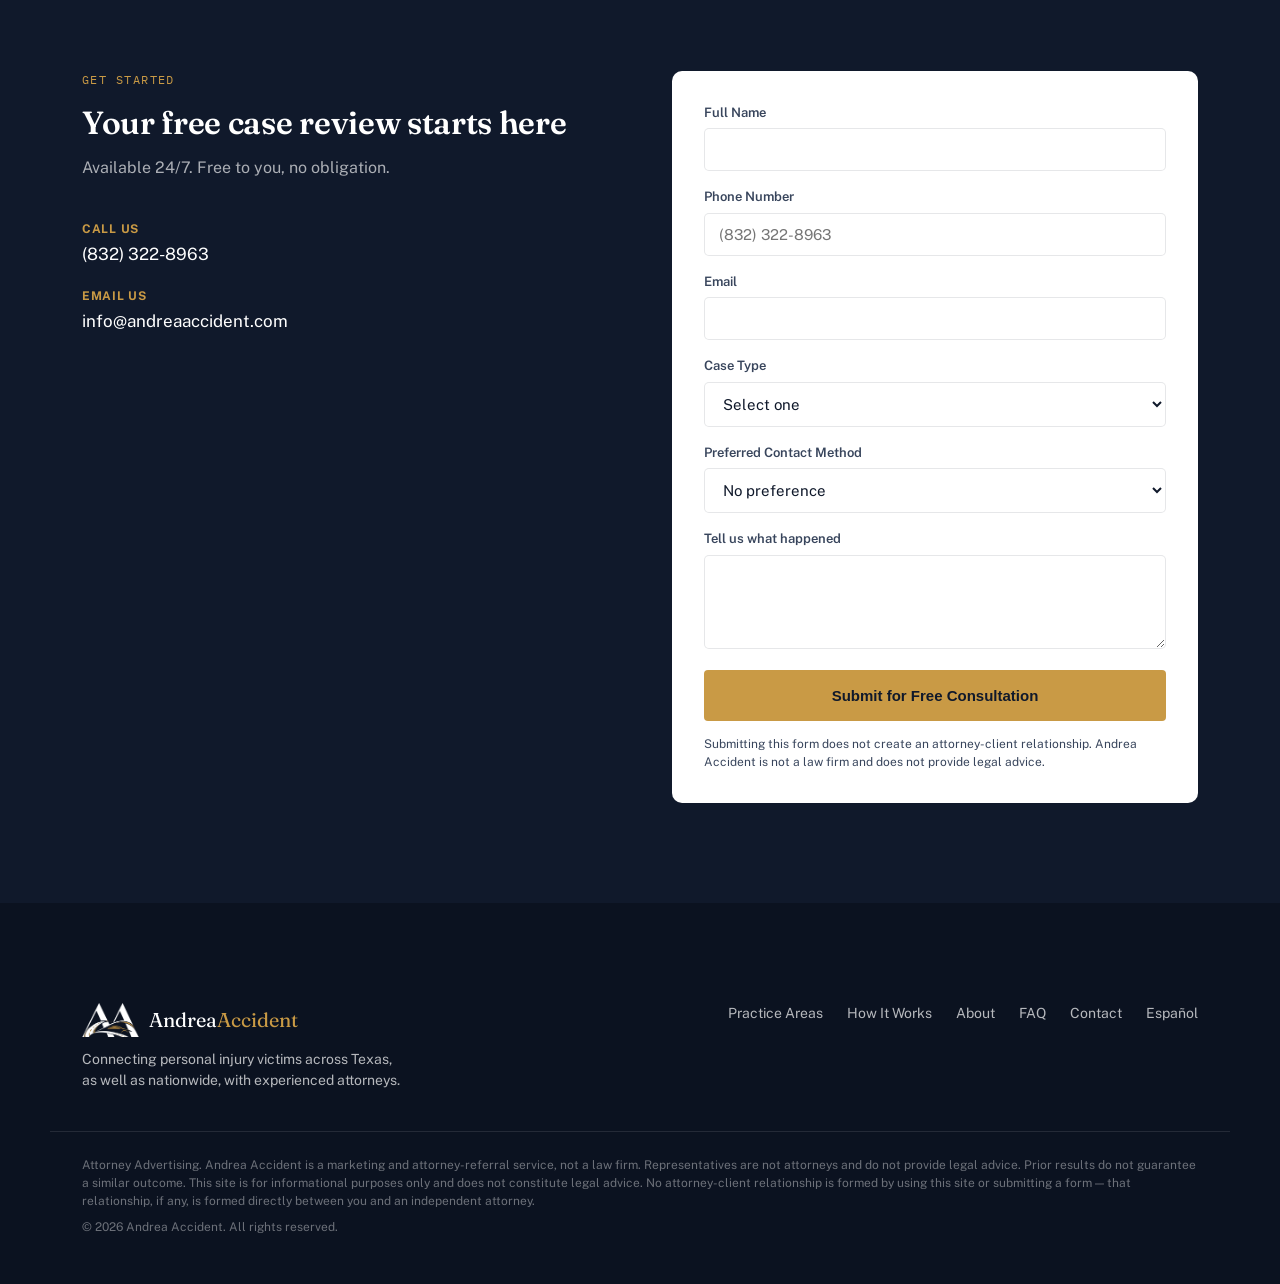
==== commit 9c664f62: "Add hero video background, skyline in Path Forward section" ====
--- a/index.html
+++ b/index.html
@@ -37,6 +37,10 @@
 
 <!-- HERO -->
 <section class="hero" id="top">
+  <video class="hero-video-bg" autoplay muted loop playsinline poster="assets/hero-video-poster.jpg">
+    <source src="assets/hero-bg.mp4" type="video/mp4" />
+  </video>
+  <div class="hero-video-overlay"></div>
   <div class="hero-inner hero-inner-split">
     <div class="hero-copy">
       <p class="eyebrow">Houston Injury Case Review & Attorney Referral</p>
@@ -260,7 +264,7 @@
       <input type="hidden" name="_subject" value="New Case Review — Andrea Accident (English site)" />
       <input type="hidden" name="site" value="andreaaccident.com" />
       <label>Full Name<input type="text" name="name" required /></label>
-      <label>Phone Number<input type="tel" name="phone" required pattern="^\(?\d{3}\)?[-.\s]?\d{3}[-.\s]?\d{4}$" title="Please enter a valid 10-digit phone number" placeholder="(832) 322-8963" /></label>
+      <label>Phone Number<input type="tel" name="phone" required placeholder="(832) 322-8963" /></label>
       <label>Email<input type="email" name="email" required /></label>
       <label>Case Type
         <select name="case_type" required>
--- a/styles.css
+++ b/styles.css
@@ -138,14 +138,28 @@
 /* ===== HERO ===== */
 .hero {
   position: relative;
-  background:
-    linear-gradient(180deg, rgba(16,25,43,0.88) 0%, rgba(16,25,43,0.94) 55%, #10192B 100%),
-    url('assets/houston-skyline.webp');
-  background-size: cover;
-  background-position: center 65%;
+  background: var(--ink);
   color: #fff;
   padding-top: 34px;
   overflow: hidden;
+}
+.hero-video-bg {
+  position: absolute;
+  inset: 0;
+  width: 100%;
+  height: 100%;
+  object-fit: cover;
+  z-index: 0;
+}
+.hero-video-overlay {
+  position: absolute;
+  inset: 0;
+  background: linear-gradient(180deg, rgba(16,25,43,0.78) 0%, rgba(16,25,43,0.88) 55%, #10192B 100%);
+  z-index: 1;
+}
+@media (max-width: 700px) {
+  .hero-video-bg { display: none; }
+  .hero-video-overlay { background: linear-gradient(180deg, rgba(16,25,43,0.55) 0%, rgba(16,25,43,0.85) 55%, #10192B 100%), url('assets/hero-video-poster.jpg'); background-size: cover; background-position: center 60%; }
 }
 .hero-inner {
   max-width: var(--max);
@@ -276,7 +290,15 @@
 .card p { color: var(--ink-soft); font-size: 15px; }
 
 /* ===== JOURNEY ===== */
-.journey { background: var(--ink); color: #fff; }
+.journey {
+  background:
+    linear-gradient(180deg, rgba(16,25,43,0.85) 0%, rgba(16,25,43,0.92) 60%, #10192B 100%),
+    url('assets/houston-skyline-opt.webp');
+  background-size: cover;
+  background-position: center 55%;
+  color: #fff;
+  position: relative;
+}
 .journey .eyebrow { color: var(--amber); }
 .journey-title {
   font-size: clamp(28px, 3.5vw, 40px);
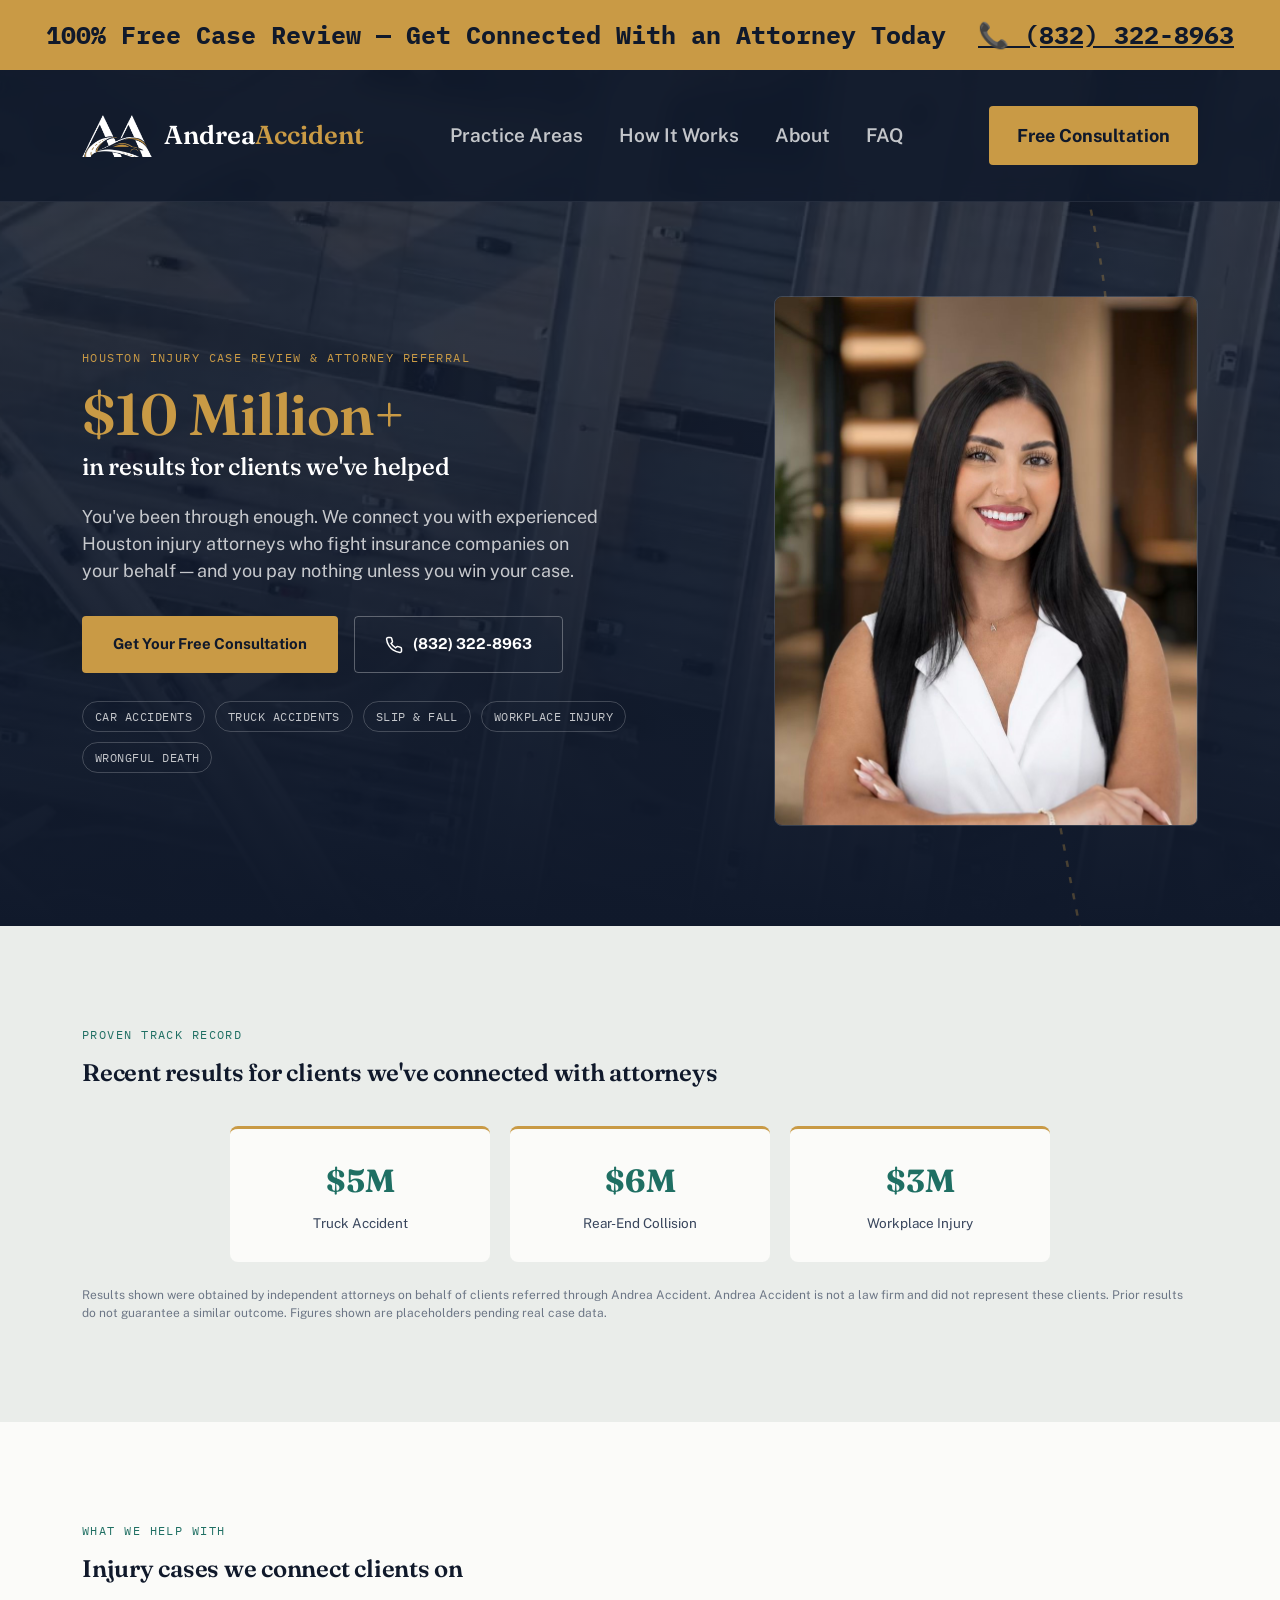
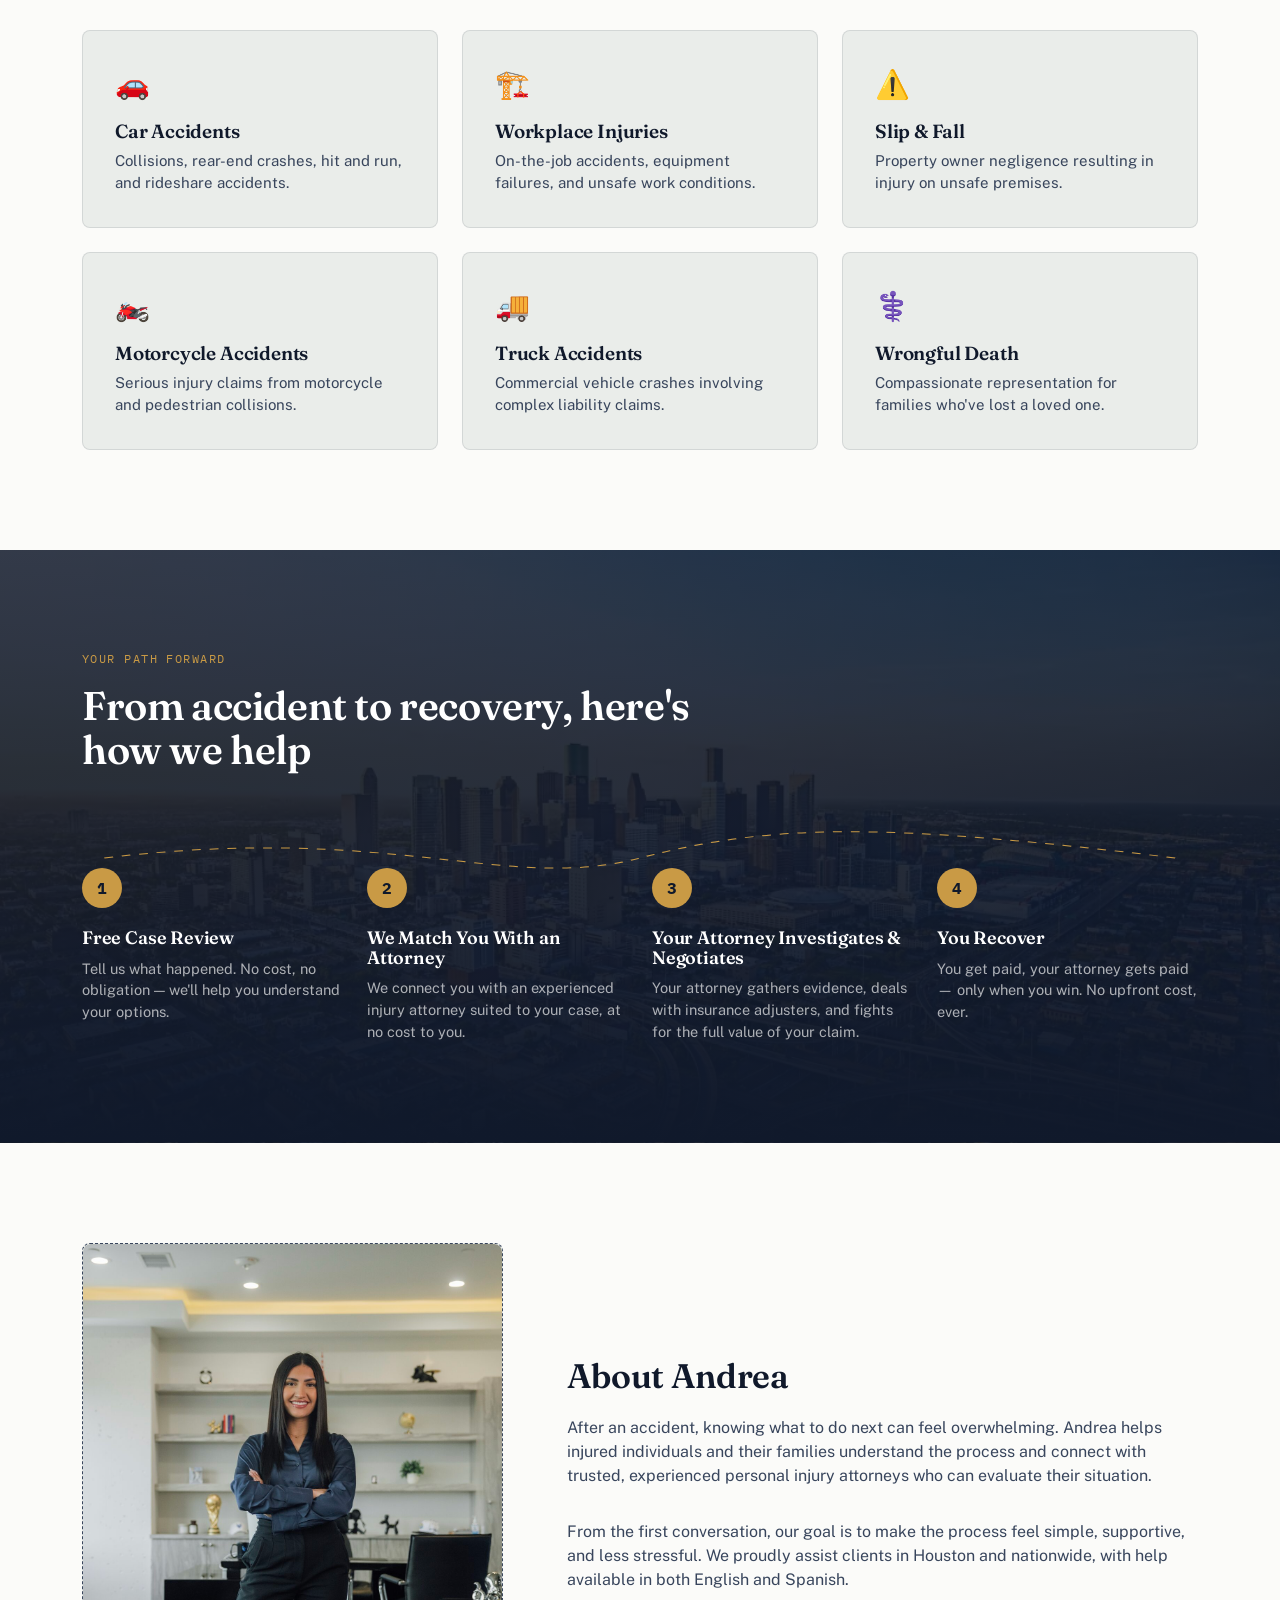
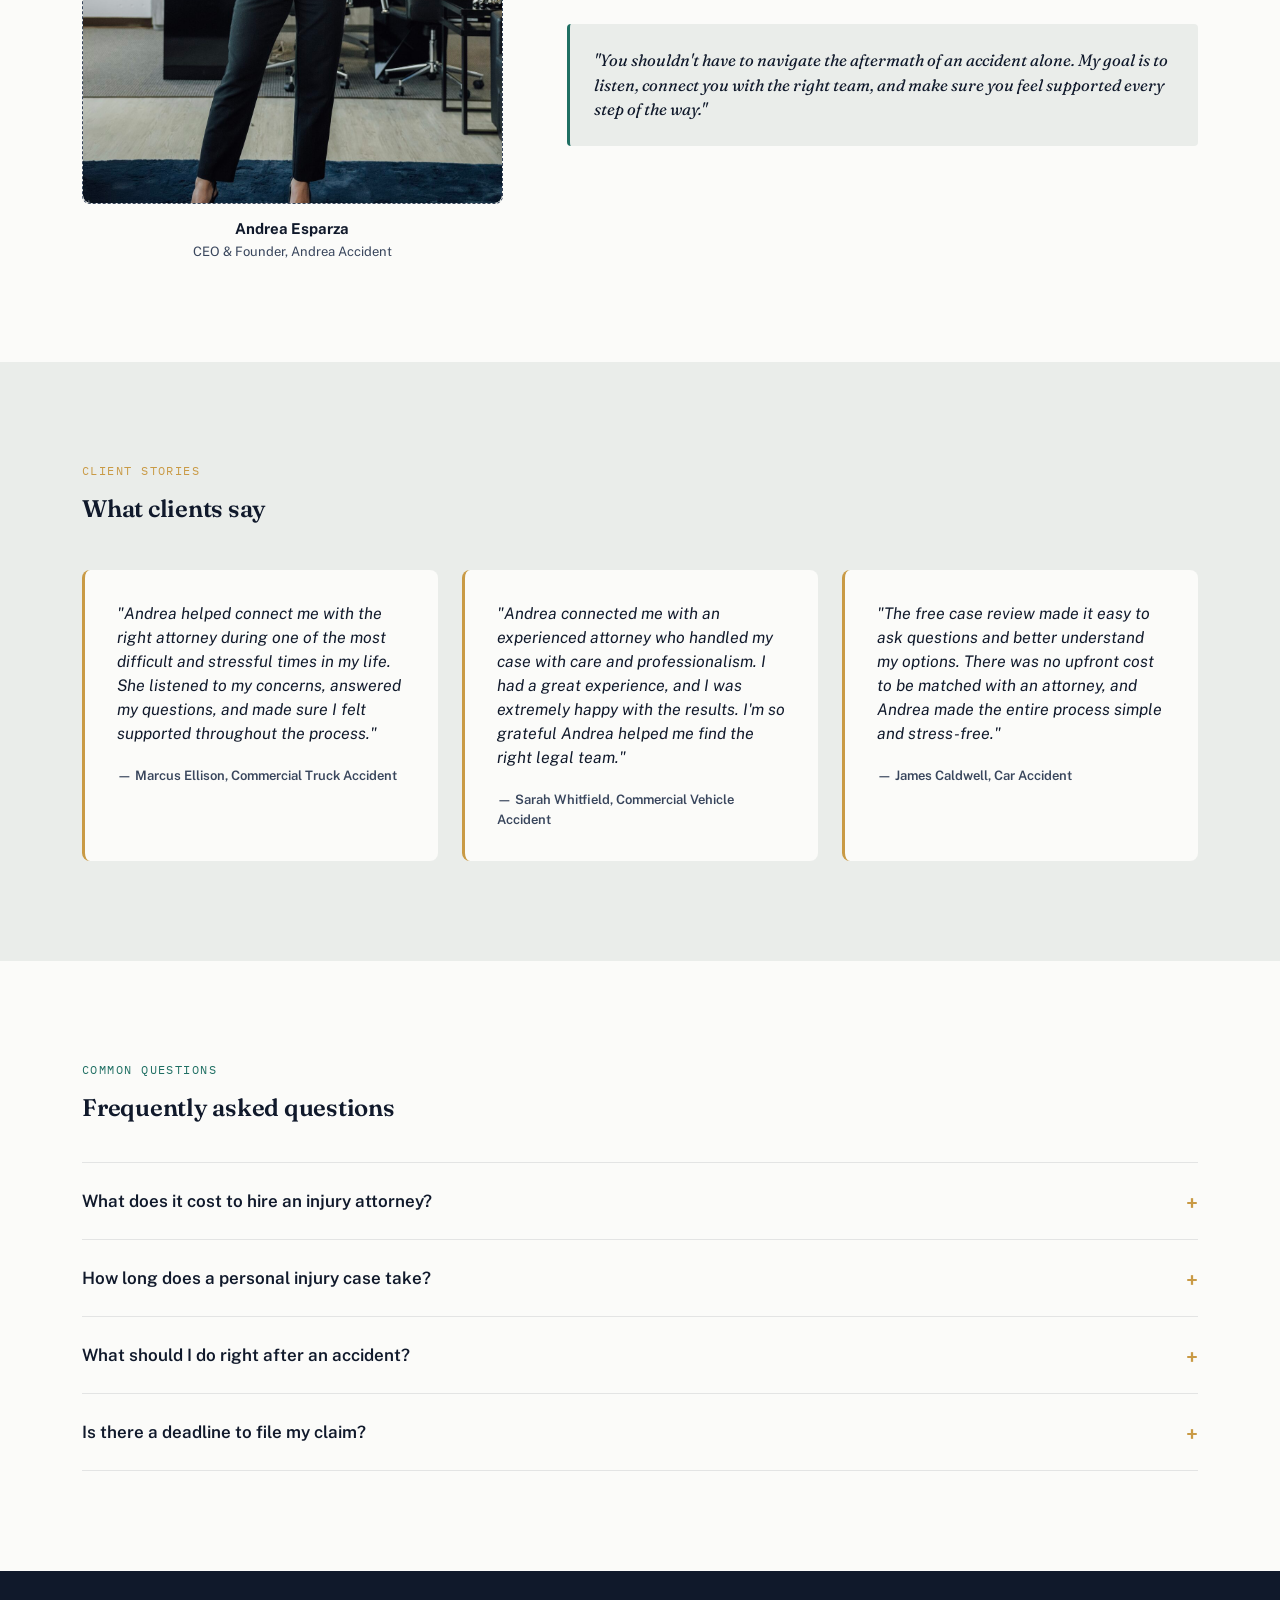
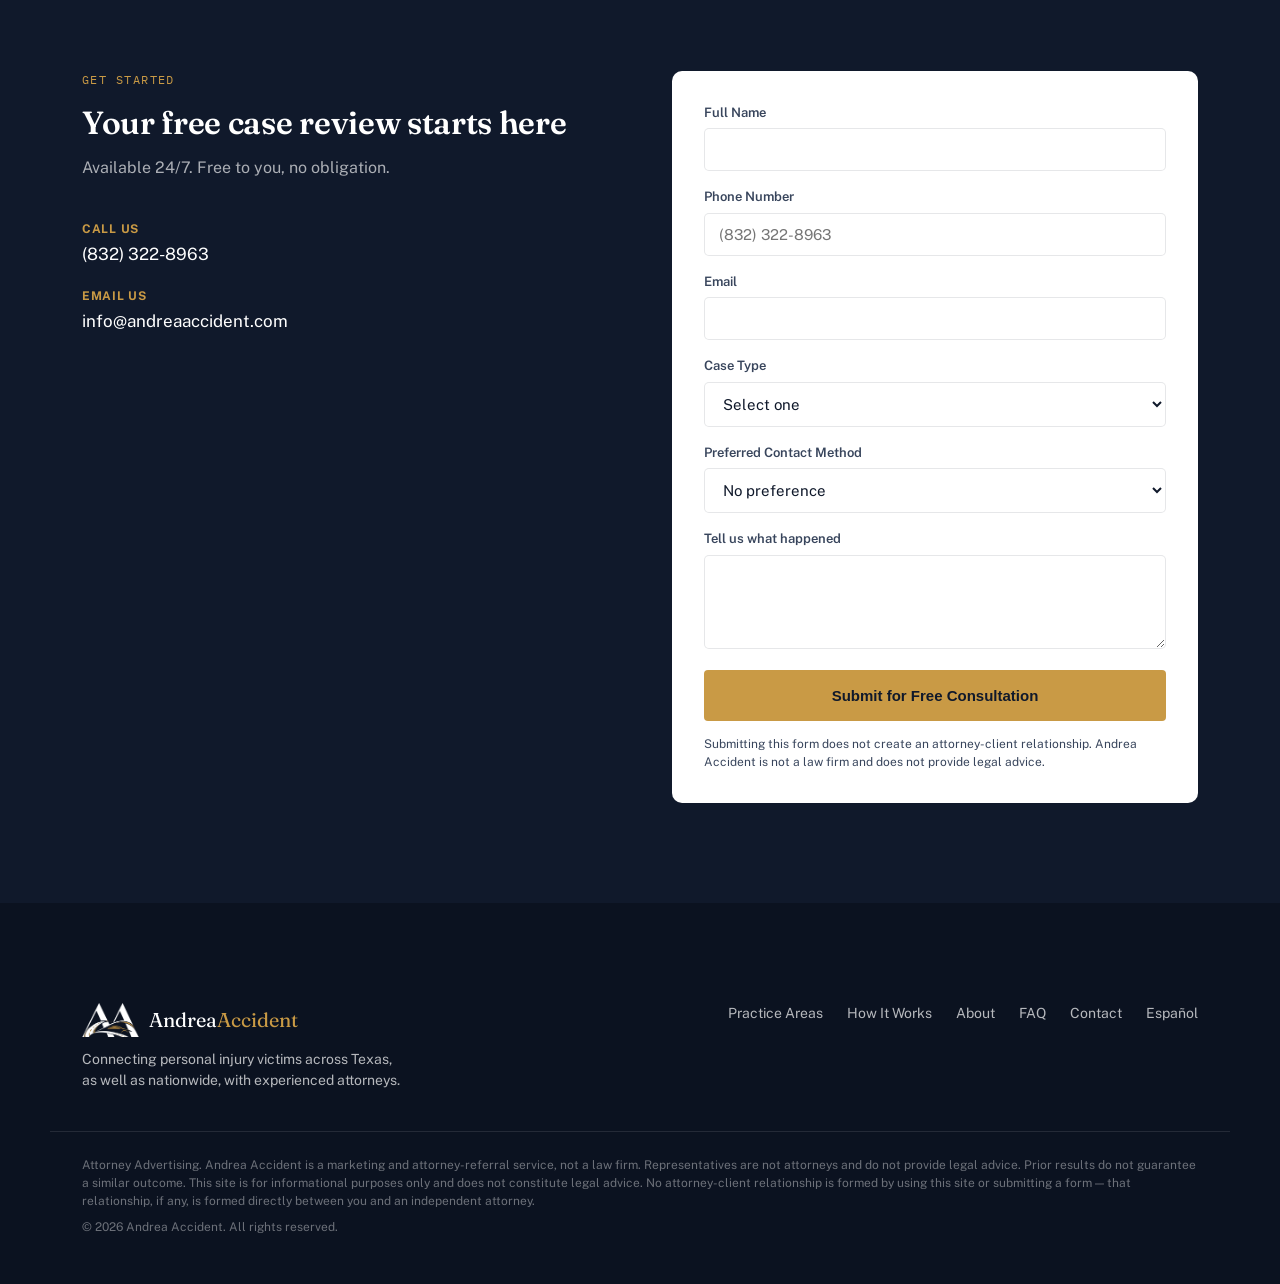
==== commit c2c634a2: "Add hero video, skyline in Path Forward, third result card" ====
--- a/index.html
+++ b/index.html
@@ -83,6 +83,10 @@
       <div class="result-card">
         <div class="result-amount">$6M</div>
         <div class="result-type">Rear-End Collision</div>
+      </div>
+      <div class="result-card">
+        <div class="result-amount">$3M</div>
+        <div class="result-type">Workplace Injury</div>
       </div>
     </div>
     <p class="results-disclaimer">Results shown were obtained by independent attorneys on behalf of clients referred through Andrea Accident. Andrea Accident is not a law firm and did not represent these clients. Prior results do not guarantee a similar outcome. Figures shown are placeholders pending real case data.</p>
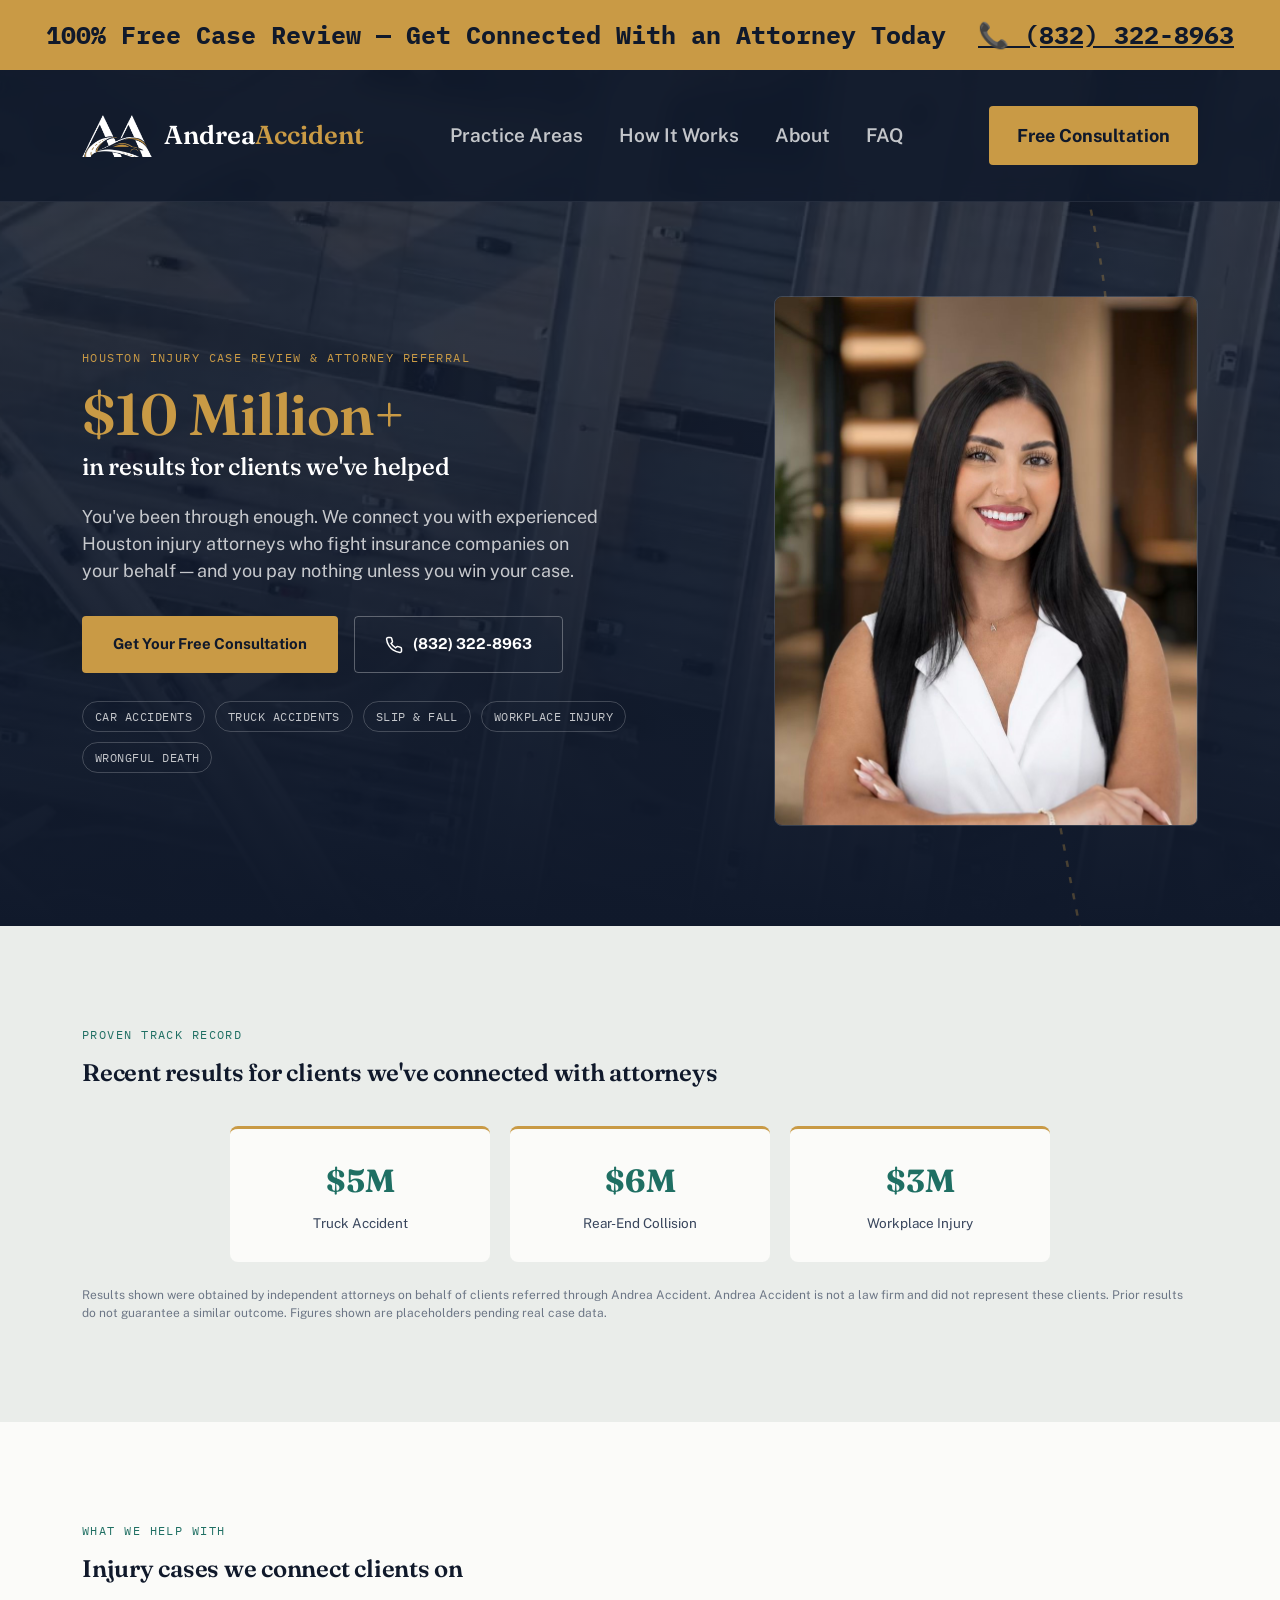
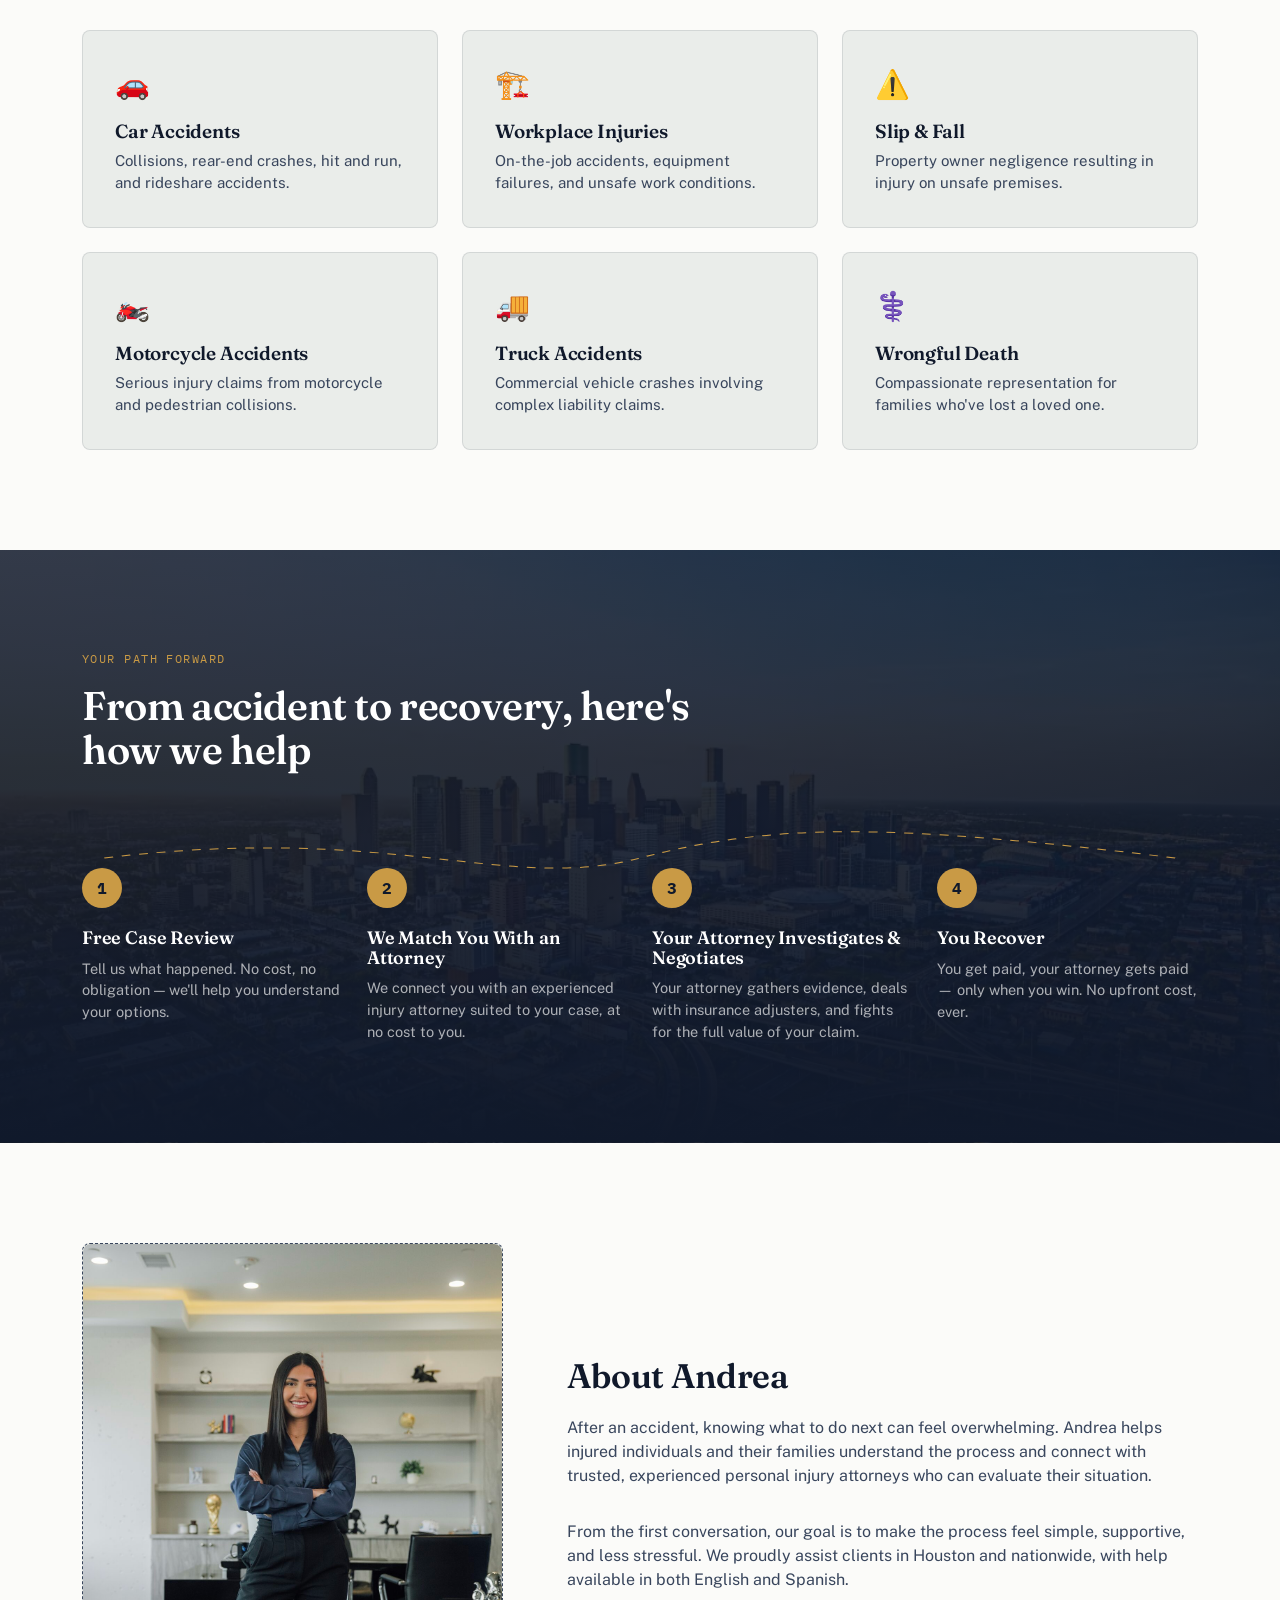
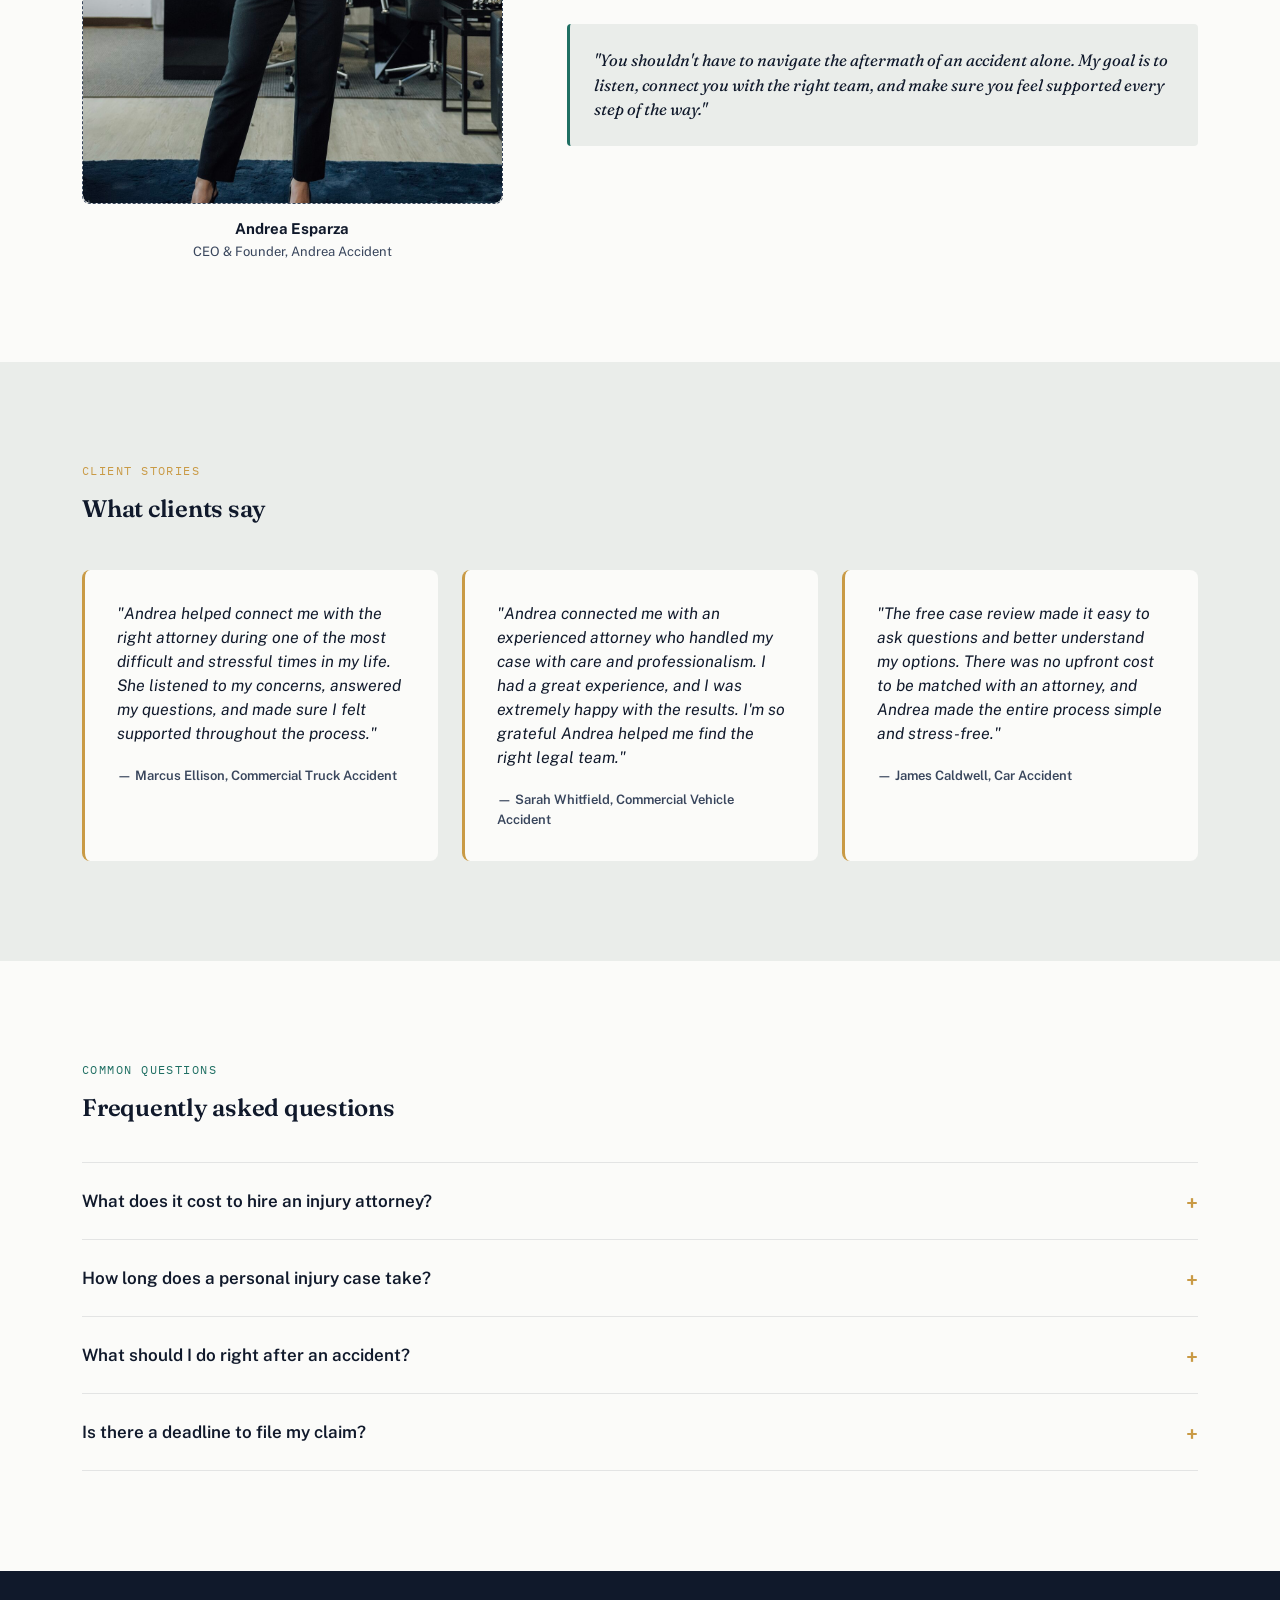
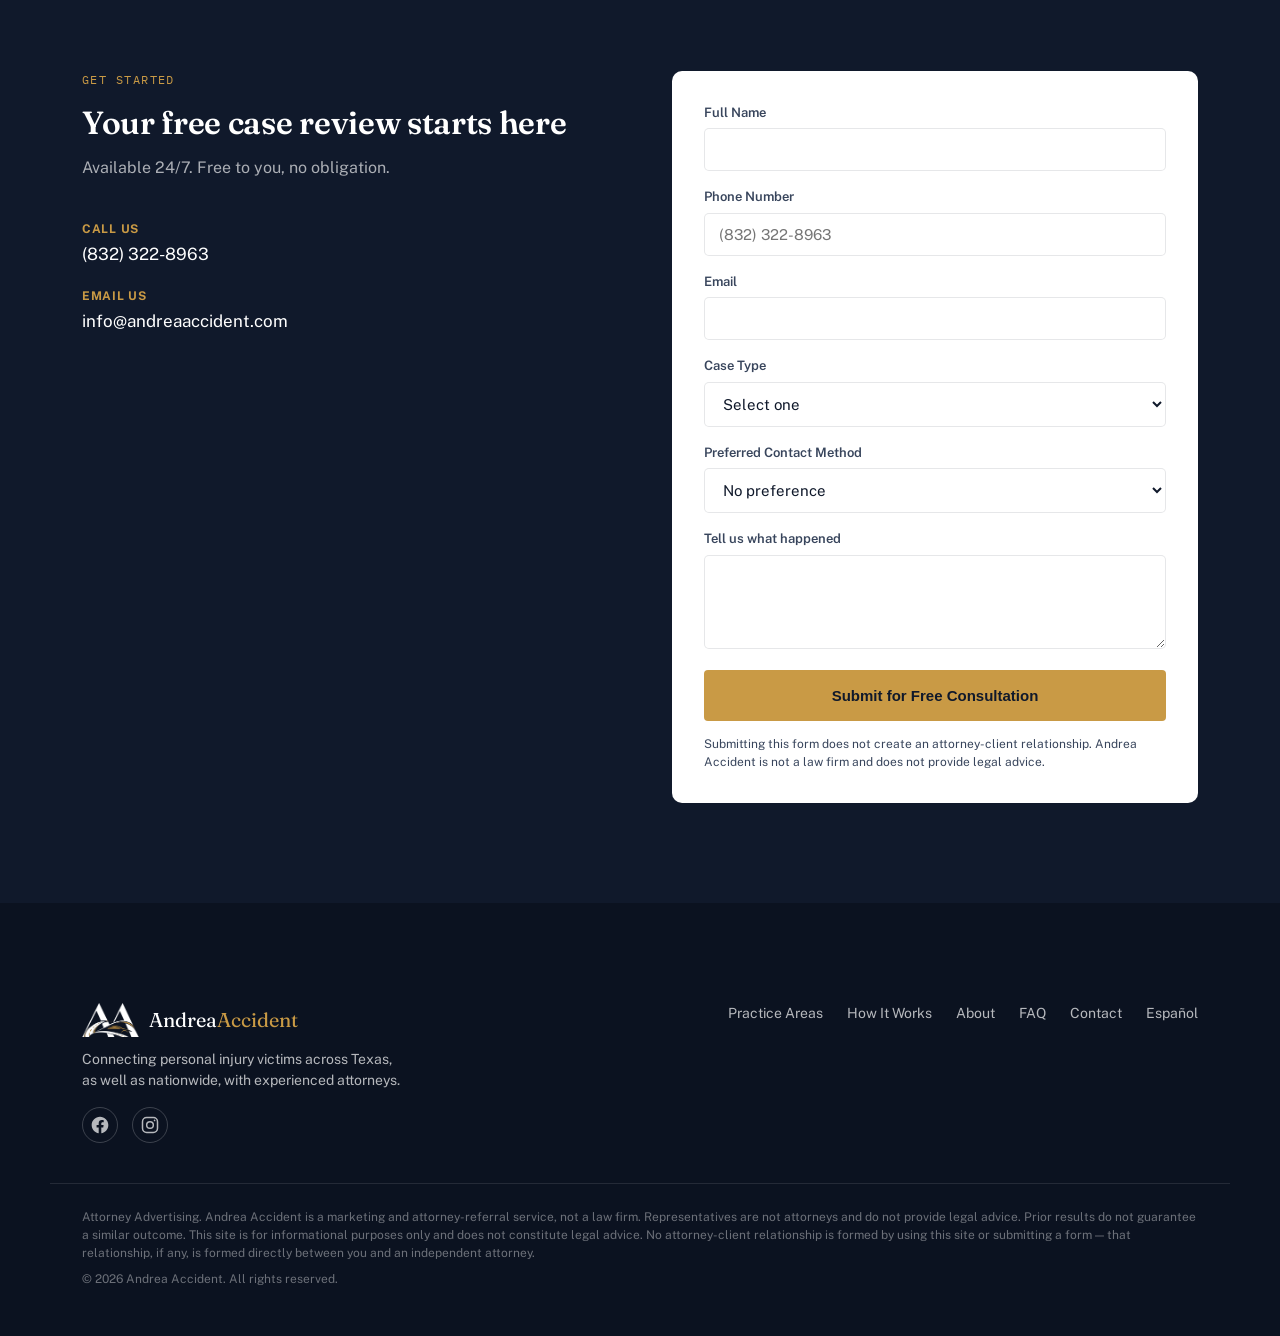
==== commit 543c84b7: "Add hero video, skyline in Path Forward, third result card, social icons" ====
--- a/index.html
+++ b/index.html
@@ -306,6 +306,14 @@
         <span class="logo-text">Andrea<span class="logo-accent">Accident</span></span>
       </div>
       <p>Connecting personal injury victims across Texas, as well as nationwide, with experienced attorneys.</p>
+      <div class="footer-social">
+        <a href="https://facebook.com/andrea.esparza.146" target="_blank" rel="noopener" aria-label="Facebook">
+          <svg width="20" height="20" viewBox="0 0 24 24" fill="currentColor"><path d="M22 12.06C22 6.5 17.52 2 12 2S2 6.5 2 12.06c0 5.02 3.66 9.18 8.44 9.94v-7.03H7.9v-2.91h2.54V9.85c0-2.51 1.49-3.9 3.77-3.9 1.09 0 2.24.2 2.24.2v2.46h-1.26c-1.24 0-1.63.77-1.63 1.56v1.88h2.78l-.44 2.91h-2.34V22c4.78-.76 8.44-4.92 8.44-9.94z"/></svg>
+        </a>
+        <a href="https://instagram.com/e.andreaa" target="_blank" rel="noopener" aria-label="Instagram">
+          <svg width="20" height="20" viewBox="0 0 24 24" fill="none" stroke="currentColor" stroke-width="1.8"><rect x="3" y="3" width="18" height="18" rx="5"/><circle cx="12" cy="12" r="4"/><circle cx="17.5" cy="6.5" r="1" fill="currentColor" stroke="none"/></svg>
+        </a>
+      </div>
     </div>
     <div class="footer-links">
       <a href="#practice-areas">Practice Areas</a>
--- a/styles.css
+++ b/styles.css
@@ -482,6 +482,26 @@
 }
 .footer-logo .logo-text .logo-accent { color: var(--amber); }
 .footer-grid p { max-width: 320px; font-size: 14px; }
+.footer-social {
+  display: flex;
+  gap: 14px;
+  margin-top: 16px;
+}
+.footer-social a {
+  display: flex;
+  align-items: center;
+  justify-content: center;
+  width: 36px;
+  height: 36px;
+  border-radius: 50%;
+  border: 1px solid rgba(255,255,255,0.2);
+  color: rgba(255,255,255,0.7);
+  transition: color 0.15s ease, border-color 0.15s ease;
+}
+.footer-social a:hover {
+  color: var(--amber);
+  border-color: var(--amber);
+}
 .footer-links { display: flex; gap: 24px; flex-wrap: wrap; align-self: flex-start; }
 .footer-links a { font-size: 14px; }
 .footer-links a:hover { color: #fff; }
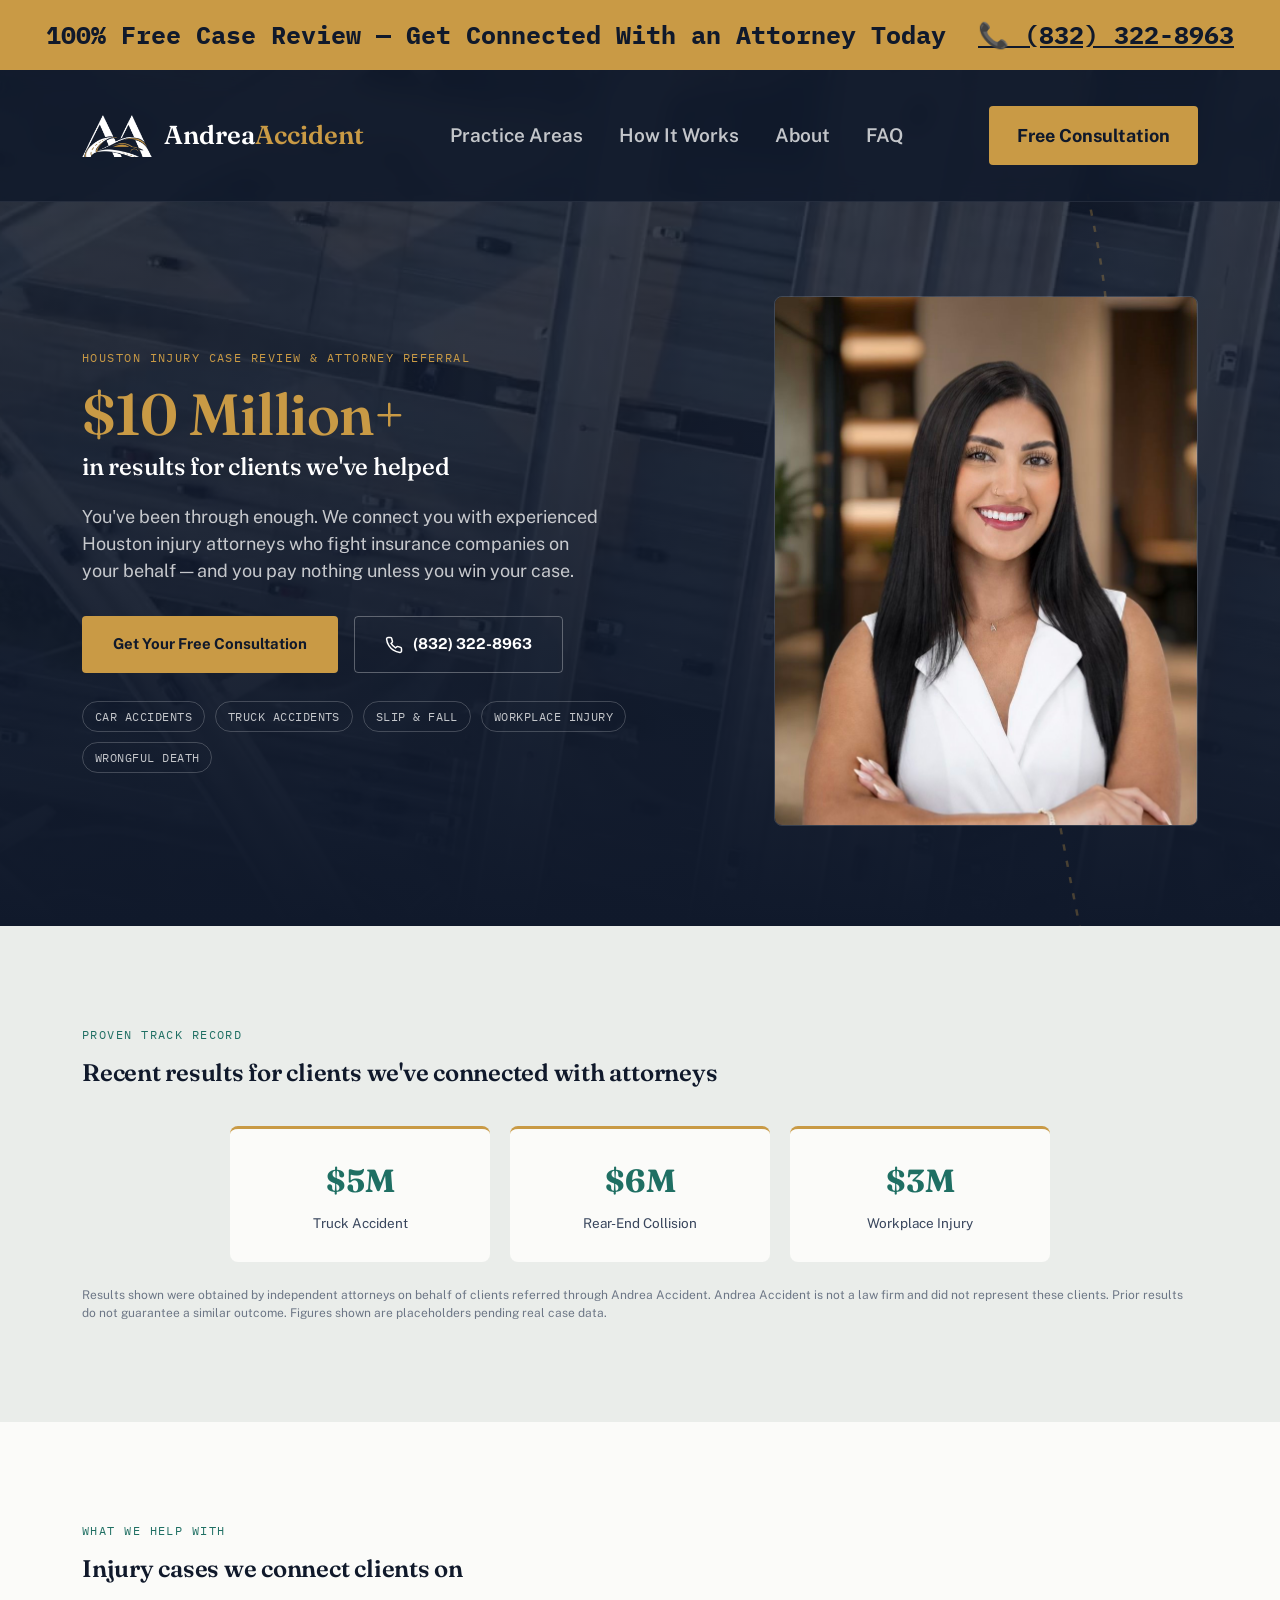
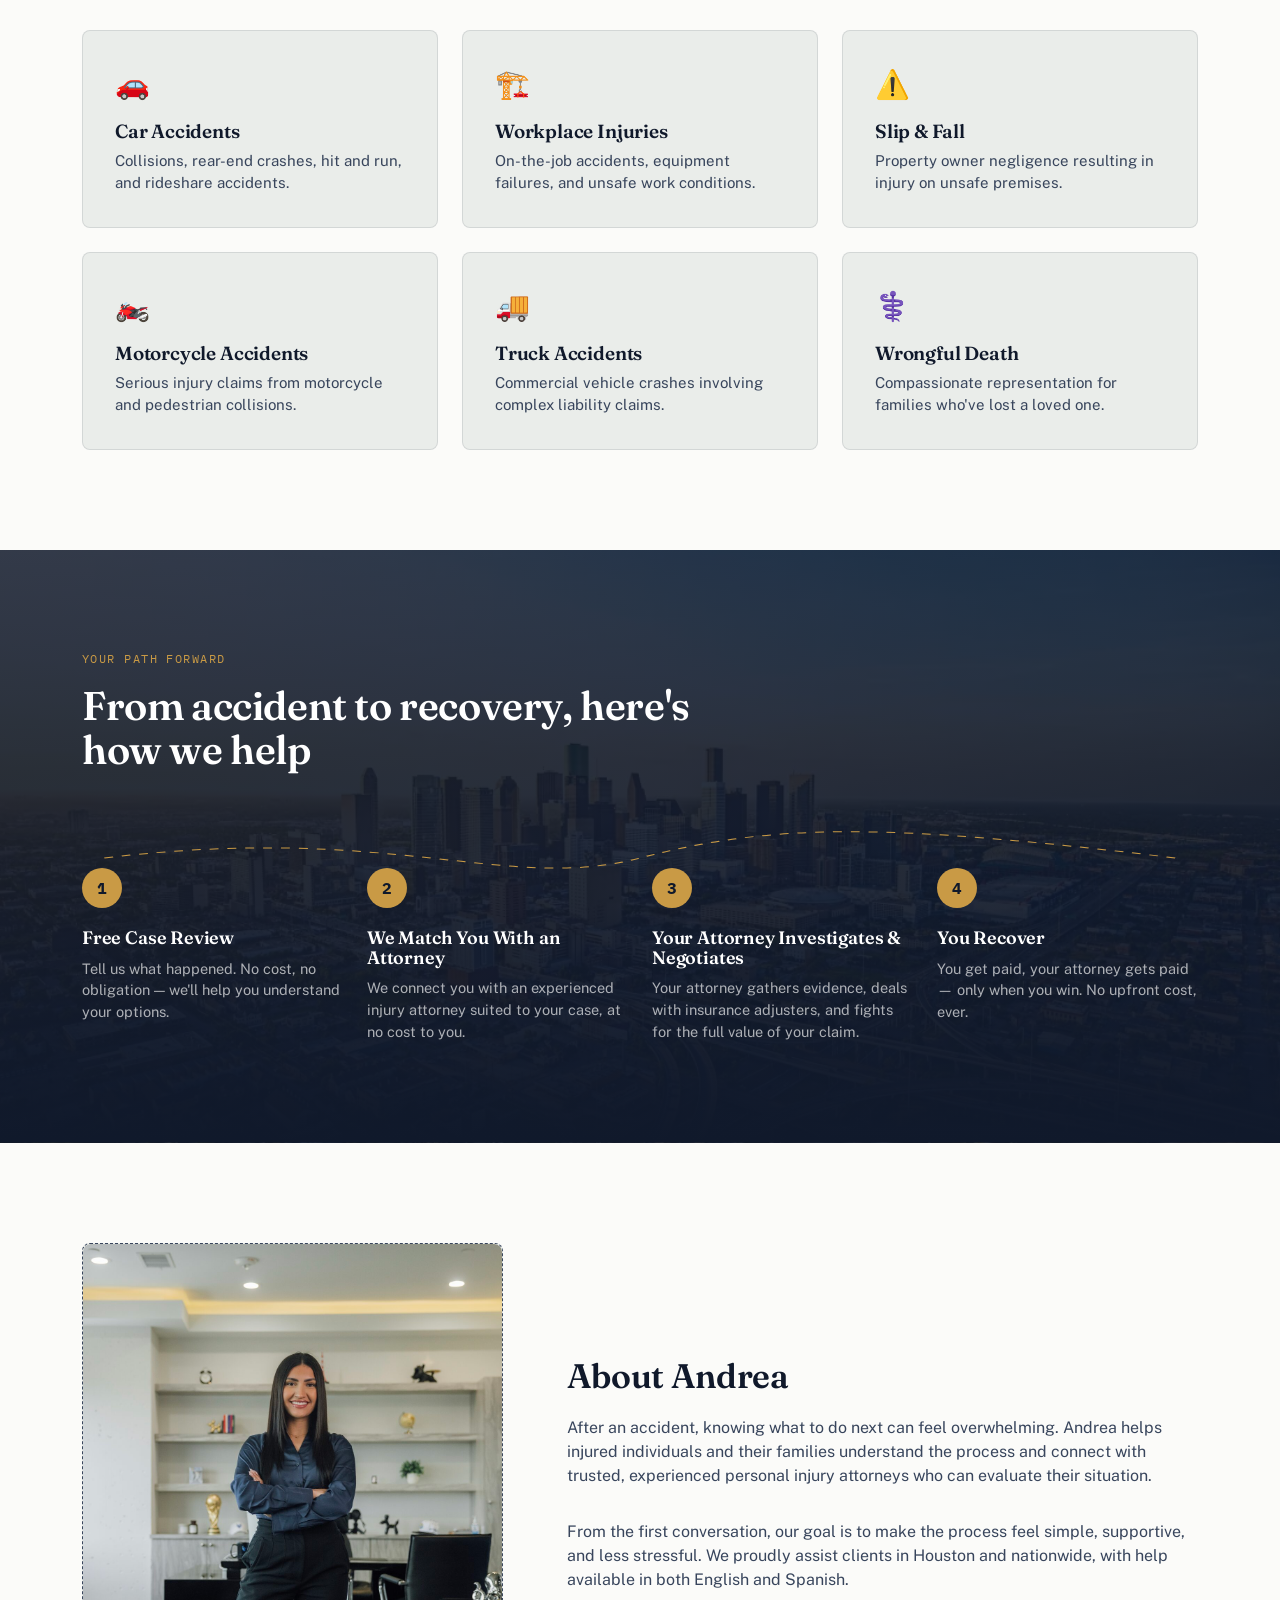
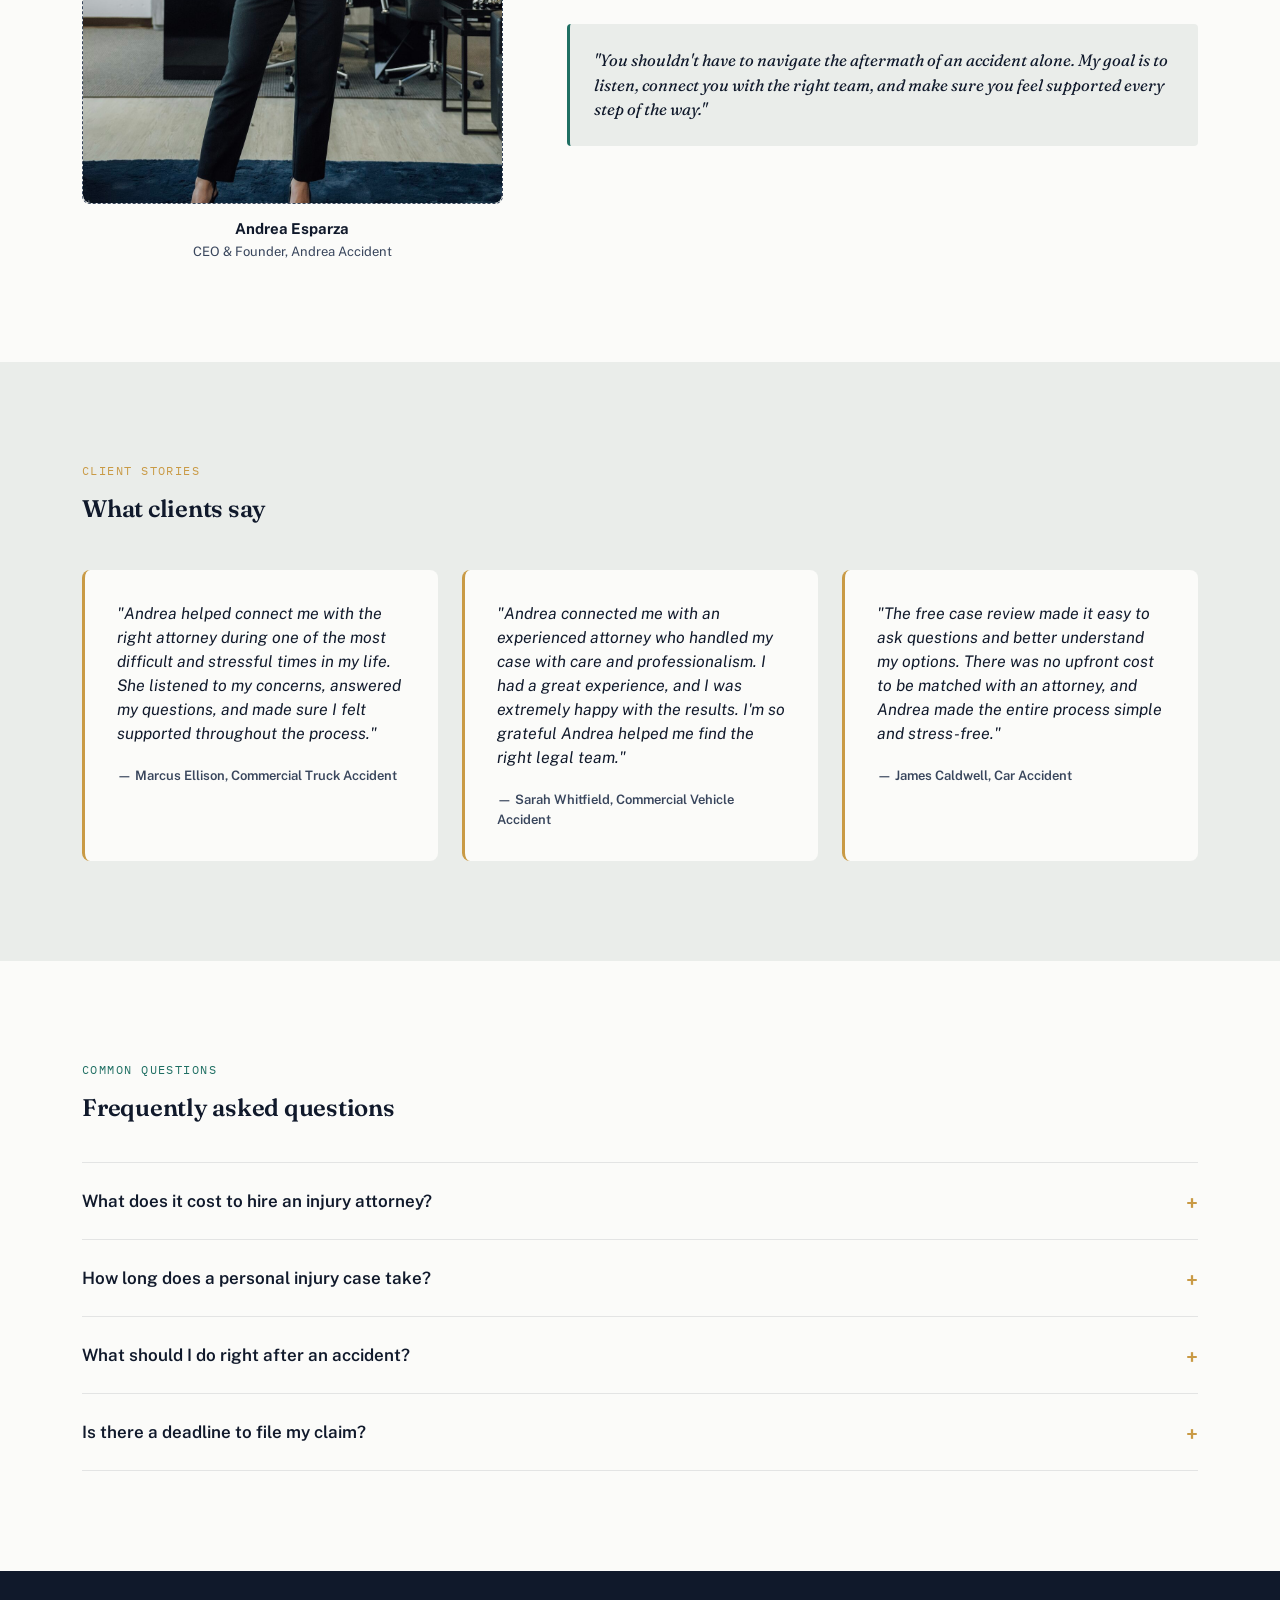
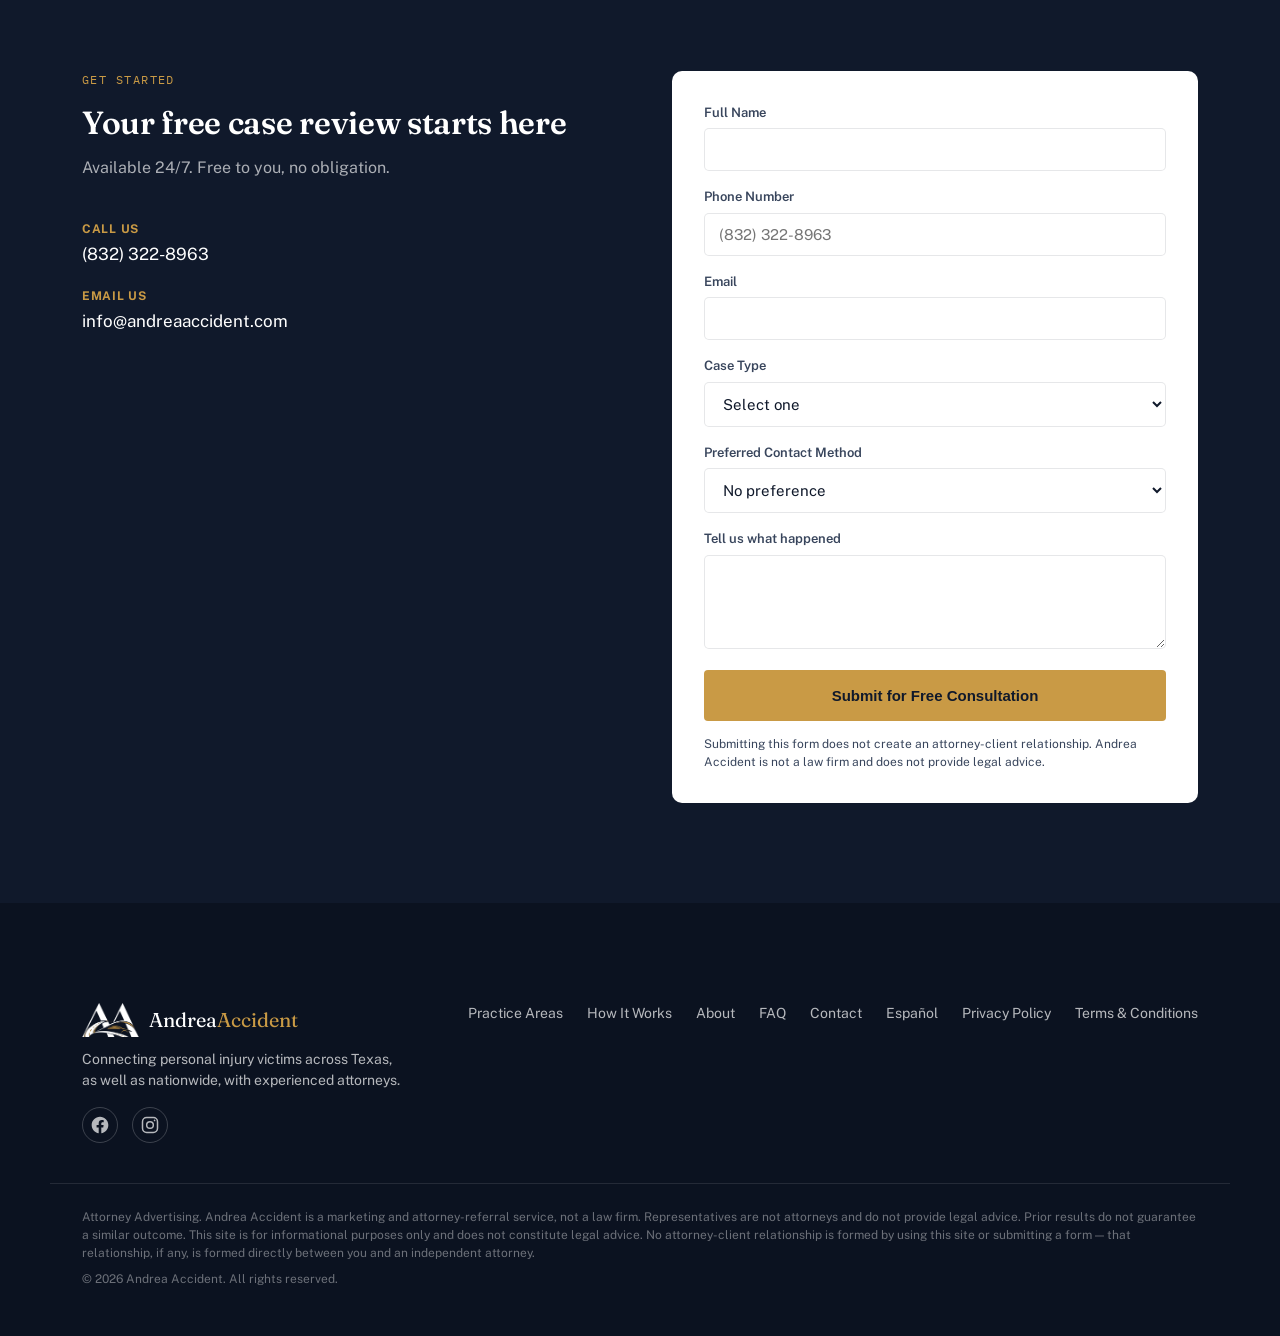
==== commit d226a7fa: "Add Privacy Policy and Terms & Conditions pages" ====
--- a/index.html
+++ b/index.html
@@ -322,6 +322,8 @@
       <a href="#faq">FAQ</a>
       <a href="#contact">Contact</a>
       <a href="https://andreaaccidente.com">Español</a>
+      <a href="/privacy-policy.html">Privacy Policy</a>
+      <a href="/terms.html">Terms & Conditions</a>
     </div>
   </div>
   <div class="footer-legal">
--- a/styles.css
+++ b/styles.css
@@ -514,6 +514,18 @@
   color: rgba(255,255,255,0.4);
 }
 .footer-legal p { margin-bottom: 8px; }
+
+/* ===== LEGAL PAGES ===== */
+.legal-page { background: var(--paper); padding-top: 34px; }
+.legal-content { max-width: 760px; margin: 0 auto; padding: calc(var(--utility-h, 66px) + var(--nav-h, 116px) + 60px) 32px 100px; }
+.legal-content h1 { font-size: clamp(30px, 4vw, 42px); margin-bottom: 12px; color: var(--ink); }
+.legal-content .legal-updated { font-family: var(--mono); font-size: 12px; color: var(--ink-soft); margin-bottom: 40px; display: block; }
+.legal-content h2 { font-size: 22px; margin: 40px 0 14px; color: var(--ink); }
+.legal-content p { color: var(--ink-soft); font-size: 15.5px; line-height: 1.7; margin-bottom: 16px; }
+.legal-content ul { color: var(--ink-soft); font-size: 15.5px; line-height: 1.7; margin: 0 0 16px 20px; }
+.legal-content li { margin-bottom: 8px; }
+.legal-content a { color: var(--teal); text-decoration: underline; }
+.legal-content strong { color: var(--ink); }
 
 /* ===== RESPONSIVE ===== */
 @media (max-width: 900px) {
